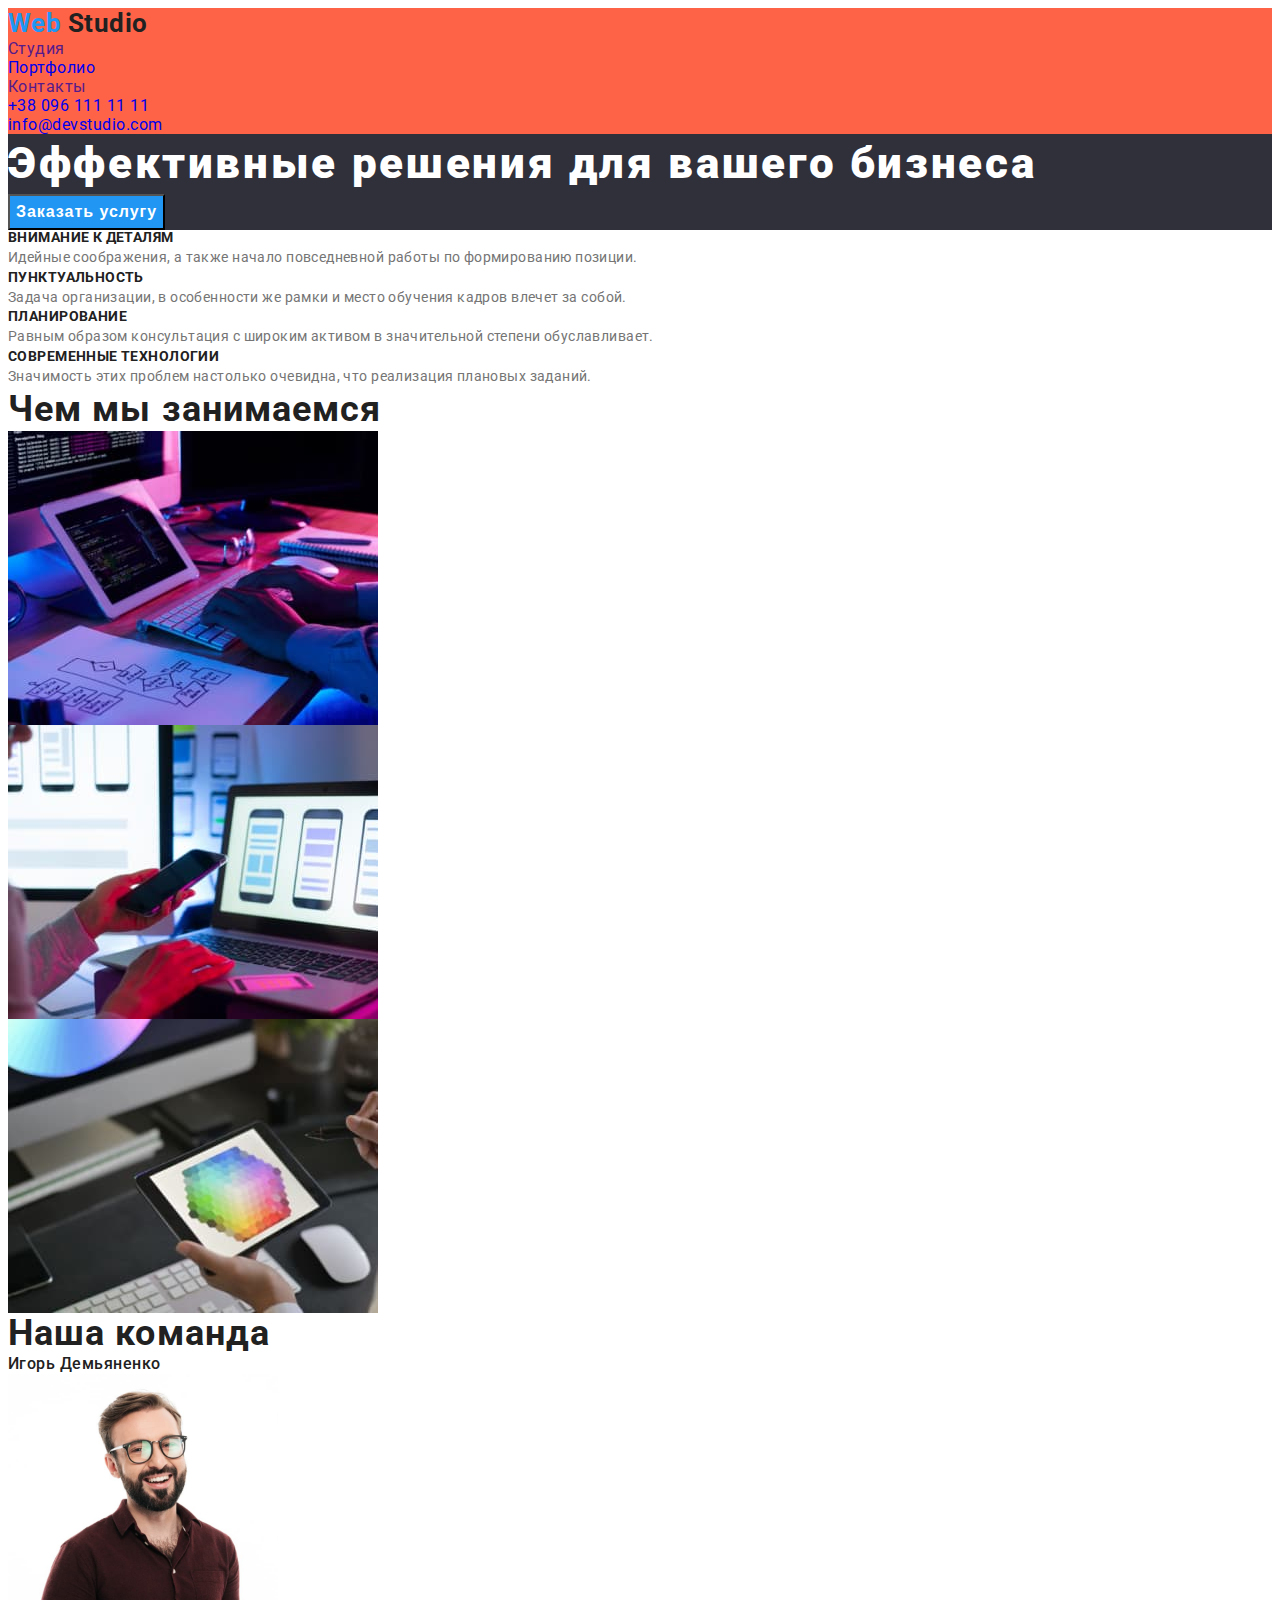
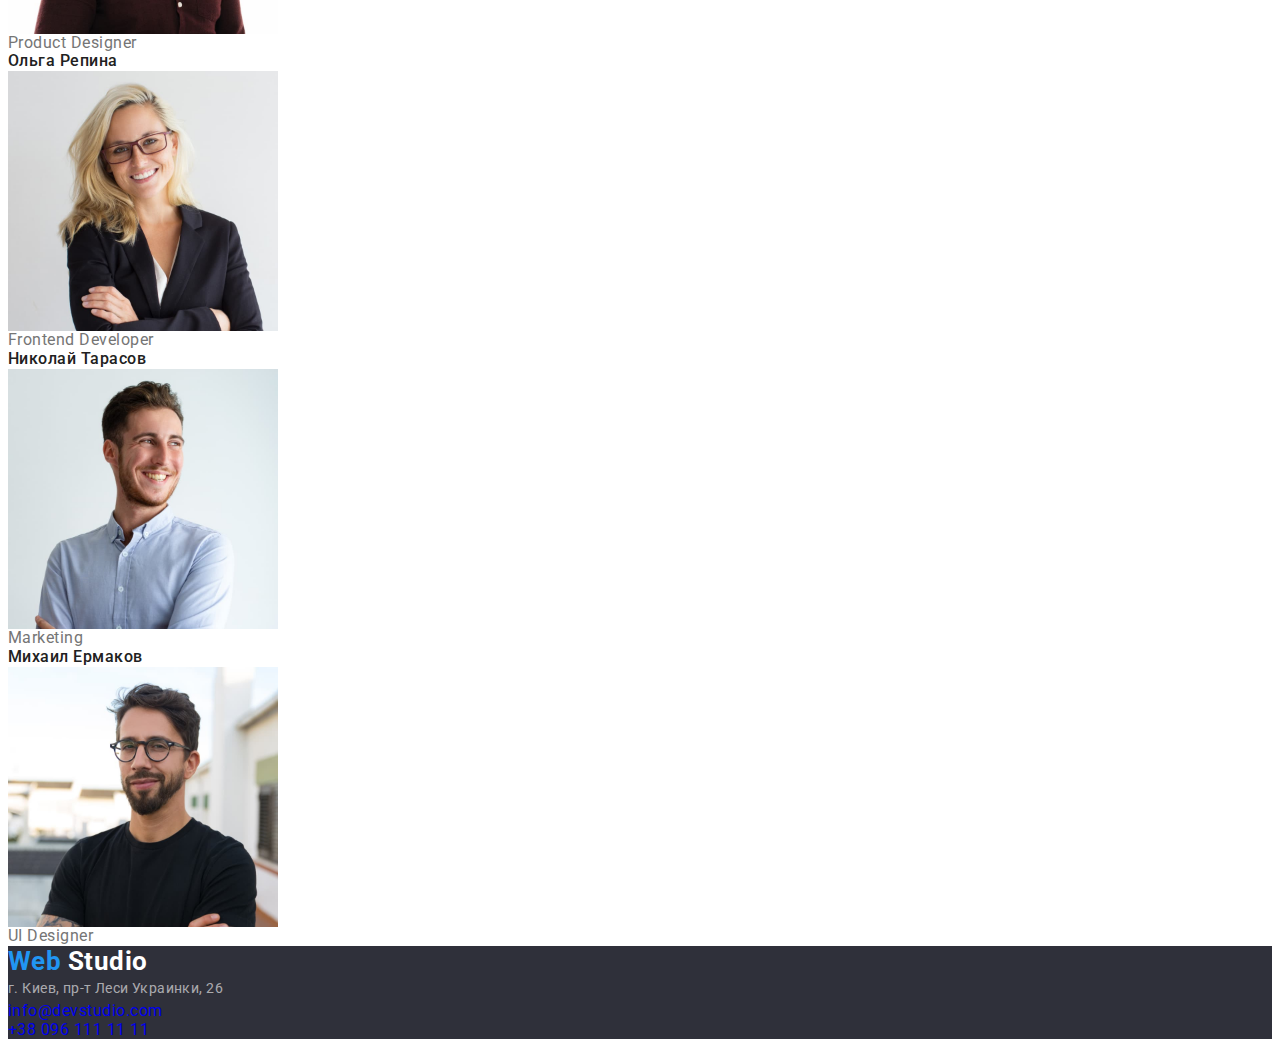
==== index.html @ abbcbef1 "дом работа 3" ====
<!DOCTYPE html>
<html lang="ru">
<head>
    <meta charset="UTF-8">
    <meta http-equiv="X-UA-Compatible" content="IE=edge">
    <meta name="viewport" content="width=device-width, initial-scale=1.0">
    
    <title>Homework_1</title>
    <link rel="preconnect" href="https://fonts.googleapis.com">
    <link rel="preconnect" href="https://fonts.gstatic.com" crossorigin>
    <link href="https://fonts.googleapis.com/css2?family=Montserrat:wght@400;700&family=Raleway:wght@700&family=Roboto:wght@400;500;700;900&display=swap"
        rel="stylesheet">
    <link rel="stylesheet" href="https://cdnjs.cloudflare.com/ajax/libs/modern-normalize/1.1.0/modern-normalize.min.css" integrity="sha512-wpPYUAdjBVSE4KJnH1VR1HeZfpl1ub8YT/NKx4PuQ5NmX2tKuGu6U/JRp5y+Y8XG2tV+wKQpNHVUX03MfMFn9Q==" crossorigin="anonymous" referrerpolicy="no-referrer" />
    
    <link rel="stylesheet" href="./css/style.css">
   
</head>
<body >
    <header class="heder-page ">
        <div class="container">
            <nav class="style-navig-list">
                <a class="logo " lang="en" href="./index.html"> Web <span class="accent-boton">Studio</span> </a>
        
                <ul>
                    <li ><a class="link" href="">Студия</a></li>
                    <li ><a class="link" href="./portfolio.html" target="_blank">Портфолио</a></li>
                    <li ><a class="link" href="">Контакты</a></li>
                </ul>
            </nav>

            <ul  class="contakt-list">
                <li ><a class="link-tel " href="tel:+380961111111">+38 096 111 11 11</a></li>
                <li ><a class="link-adress " href="mailto:info@devstudio.com">info@devstudio.com</a></li>
            </ul>
        </div>
    </header>

                <!-- Герой-->
                <main>
                    <div class="container">
                        <section class="section-list">
                                <!-- Обратить внимание секция на эту секцию-->
                                <h1 class="section-heder"  >Эффективные решения для вашего бизнеса </h1>
                                <!-- Обратить внимание это кнопка/ подкорректировать ее -->
                                <button class="section-baton pointer " type="button">Заказать услугу</button>
                        </section>
                    </div>
                        <!-- Секция 1-->
                        <div class="container">
                            <section class="section-main-first">
                                <h2 class="section-hide">Описание занятий студии</h2>
                                    <ul >
                                        <li>
                                            <h3 class="section-main-heder">Внимание к деталям</h3>
                                            <p class="section-text" >Идейные соображения, а также начало повседневной работы по формированию позиции.</p>
                                        </li>

                                        <li>
                                            <h3 class="section-main-heder">Пунктуальность</h3>
                                            <p class="section-text" >Задача организации, в особенности же рамки и место обучения кадров влечет за собой.</p>
                                        </li>

                                        <li>
                                            <h3 class="section-main-heder" >Планирование</h3>
                                            <p class="section-text"> Равным образом консультация с широким активом в значительной степени обуславливает.</p>
                                        </li>

                                        <li>
                                            <h3 class="section-main-heder">Современные технологии</h3>
                                            <p class="section-text" >Значимость этих проблем настолько очевидна, что реализация плановых заданий.</p>
                                        </li>                            
                                    </ul>
                            </Section>
                        </div>
                <div class="container">
                    <section class="section-picture">
                            <h2 class="section-main-picture">Чем мы занимаемся</h2>
                            <ul class="section-picture-img">
                                <li><img src="./img/img_1.jpg" alt=" Написание кода " width="370" height="294" ></li>
                                <li><img src="./img/img_2.jpg" alt=" мобильное приложение" width="370" height="294"></li>
                                <li><img src="./img/img_3.jpg" alt=" картинка в планшете " width="370" height="294"></li>
                            </ul>
                    </section>
                </div>
                    
                        <!-- Секция 2-->
                        <div class="container">
                            <section class="section-team">

                            <h2 class="team-hader" >Наша команда</h2>
                            
                            <ul class="team-hader-employees">
                                <li>
                                    <h3 class="team-hader-list" >Игорь Демьяненко</h3>
                                    <img src="./img/img_4.jpg" alt="Игорь Демьяненко" width="270">
                                    <p lang="en" class="team-hader-text" >Product Designer</p>                                                          
                                </li>

                                <li>
                                    <h3 class="team-hader-list">Ольга Репина</h3>
                                    <img src="./img/img_5.jpg" alt="Ольга Репина" width="270">
                                    <p lang="en" class="team-hader-text">Frontend Developer</p>
                                </li>

                                <li>
                                    <h3 class="team-hader-list" >Николай Тарасов</h3>
                                    <img src="./img/img_6.jpg" alt="Николай Тарасов" width="270">
                                    <p lang="en" class="team-hader-text" >Marketing</p>
                                </li>

                                <li>
                                    <h3 class="team-hader-list" >Михаил Ермаков</h3>
                                    <img src="./img/img_7.jpg" alt="Михаил Ермаков" width="270">
                                    <p lang="en" class="team-hader-text" >UI Designer</p>
                                </li>
                            </ul>

                        </section>
                    </div>
            </main>
                    <!-- Подвал -->
                    <div class="container">
                        <footer class="footer-page">
                            <a class="logo " lang="en" href="./index.html"> Web <span class="accent-boton-footer">Studio</span> </a>
                            
                            <address class="footer-page-adres">г. Киев, пр-т Леси Украинки, 26</address>
                            
                            <ul>
                                <li><a class="link-adress link" href="mailto:info@devstudio.com">info@devstudio.com</a></li>
                                <li><a class="link-tel link" href="tel:+380961111111">+38 096 111 11 11</a></li>
                                
                            </ul>                    

                        </footer>
                    </div>
                    


</body>
</html>
---- css/style.css ----
:root {
  --primari-white-color:#ffffff;
  --variable-color: #2196f3;
  --text-color: #757575;
  --basic-color: #212121;
  --background-central:#2F303A;
}
a {
  text-decoration: none;
}
ul {
  list-style: none;
}
h1,
h2,
h3,
h4,
p
{
  margin-top: 0;
  margin-bottom: 0;
}
ul,
ol{
margin-top: 0;
margin-bottom: 0;
padding-left: 0;
}
img{
  display: block;
}
address{
  font-style: normal;
}
.accent:hover,
.acsent:focus {
}
body {
  font-family: "Roboto", sans-serif;
  text-color: var(--basic-color);
  background-color: var(--primari-white-color);
  letter-spacing: 0.03em;
}
/* ХЕДЕР */
.heder-page {
  background: tomato;
}
.link 
:hover,
:focus { 
  color: var(--variable-color);
  font-weight: 500;
  font-size: 14px;
  line-height: 1.14;
  letter-spacing: 0.02em;
}
/* Подсветка ссылок кнопок
/* .logo-text {
  color: #212121; */} 

.container{
  width:1170px;
  padding-left: 15px;
  padding-right: 15px;
  margin-left:auto;
  margin-right:auto;
  
  
}
.style-navig-list {
}
.logo {
  font-weight: 700;
  font-size: 26px;
  line-height: 1.19;
  color: var(--variable-color);
}
.accent-boton {
  color: var(--basic-color);
}
.boton-navig {
}
.contakt-list{

}
.pointer{
  cursor: pointer;
}
.link-adress
.link-tel{
font-weight: 500;
font-size: 14px;
line-height: 1.14;
letter-spacing: 0.02em;
color:var(--text-color)
}


/* ГЕРОЙ */
.section-list {
  background-color: var(--background-central);
}
.section-heder {
  font-weight: 900;
  font-size: 44px;
  line-height: 1.36;
  letter-spacing: 0.06em;
  color: var(--primari-white-color);
  
}
.section-baton {
  font-weight: 700;
  font-size: 16px;
  line-height: 1.87;
  display: flex;
  align-items: center;
  text-align: center;
  letter-spacing: 0.06em;
  color: var(--primari-white-color);
  background-color: var(--variable-color);
}
.section-main-first {
}
/* СПРЯТАТЬ ТЕКСТ */
.section-hide {
  display: none;
}
.section-main-heder {
  font-weight: 700;
  font-size: 14px;
  line-height: 1.14;
  letter-spacing: 0.03em;
  text-transform: uppercase;
  color: var(--basic-color);
}
.section-text {
  font-weight: 400;
  font-size: 14px;
  line-height: 1.71;
  letter-spacing: 0.03em;
  color: var(--text-color);
}
.section-picture {
}
.section-picture-img {
}
.section-main-picture,
.team-hader {
  font-weight: 700;
  font-size: 36px;
  line-height: 1.16;
  letter-spacing: 0.03em;
  color: var(--basic-color);
}
/* <!-- Секция 2--> */
.section-team {
}
.team-hader-employees {
}
.team-hader-list {
  font-weight: 500;
  font-size: 16px;
  line-height: 1.18;
  letter-spacing: 0.03em;
  color: var(--basic-color);
}
.team-hader-text {
  font-weight: 400;
  font-size: 16px;
  line-height: 1.18;
  letter-spacing: 0.03em;
  color: var(--text-color);
}
/* ПОДВАЛ */
.footer-page {
  background: #2f303a;
}
.footer-page-adres {
  font-family: "Roboto", sans-serif;
  font-weight: 400;
  font-size: 14px;
  line-height: 1.71;
  letter-spacing: 0.03em;
  color: rgba(255, 255, 255, 0.6);
}
.accent-boton-footer {
  color: var(--primari-white-color);
}
/* Портфолио */
.section-boton-nav{

}
.botton-navigation{


}
.botons-stil{
color:var(--basic-color);
font-weight: 500;
font-size: 16px;
line-height: 1.62;
letter-spacing: 0.03em;
}
.section-img-collection{

}
.section-img-list{

}
.section-img-item{
  font-weight:700;
font-size: 18px;
line-height: 2;
letter-spacing: 0.06em;
color:var(--basic-color);
}
.section-img-text{
  font-weight: 400;
font-size: 16px;
line-height: 1.87;
letter-spacing: 0.03em;
color:var(--text-color);
}
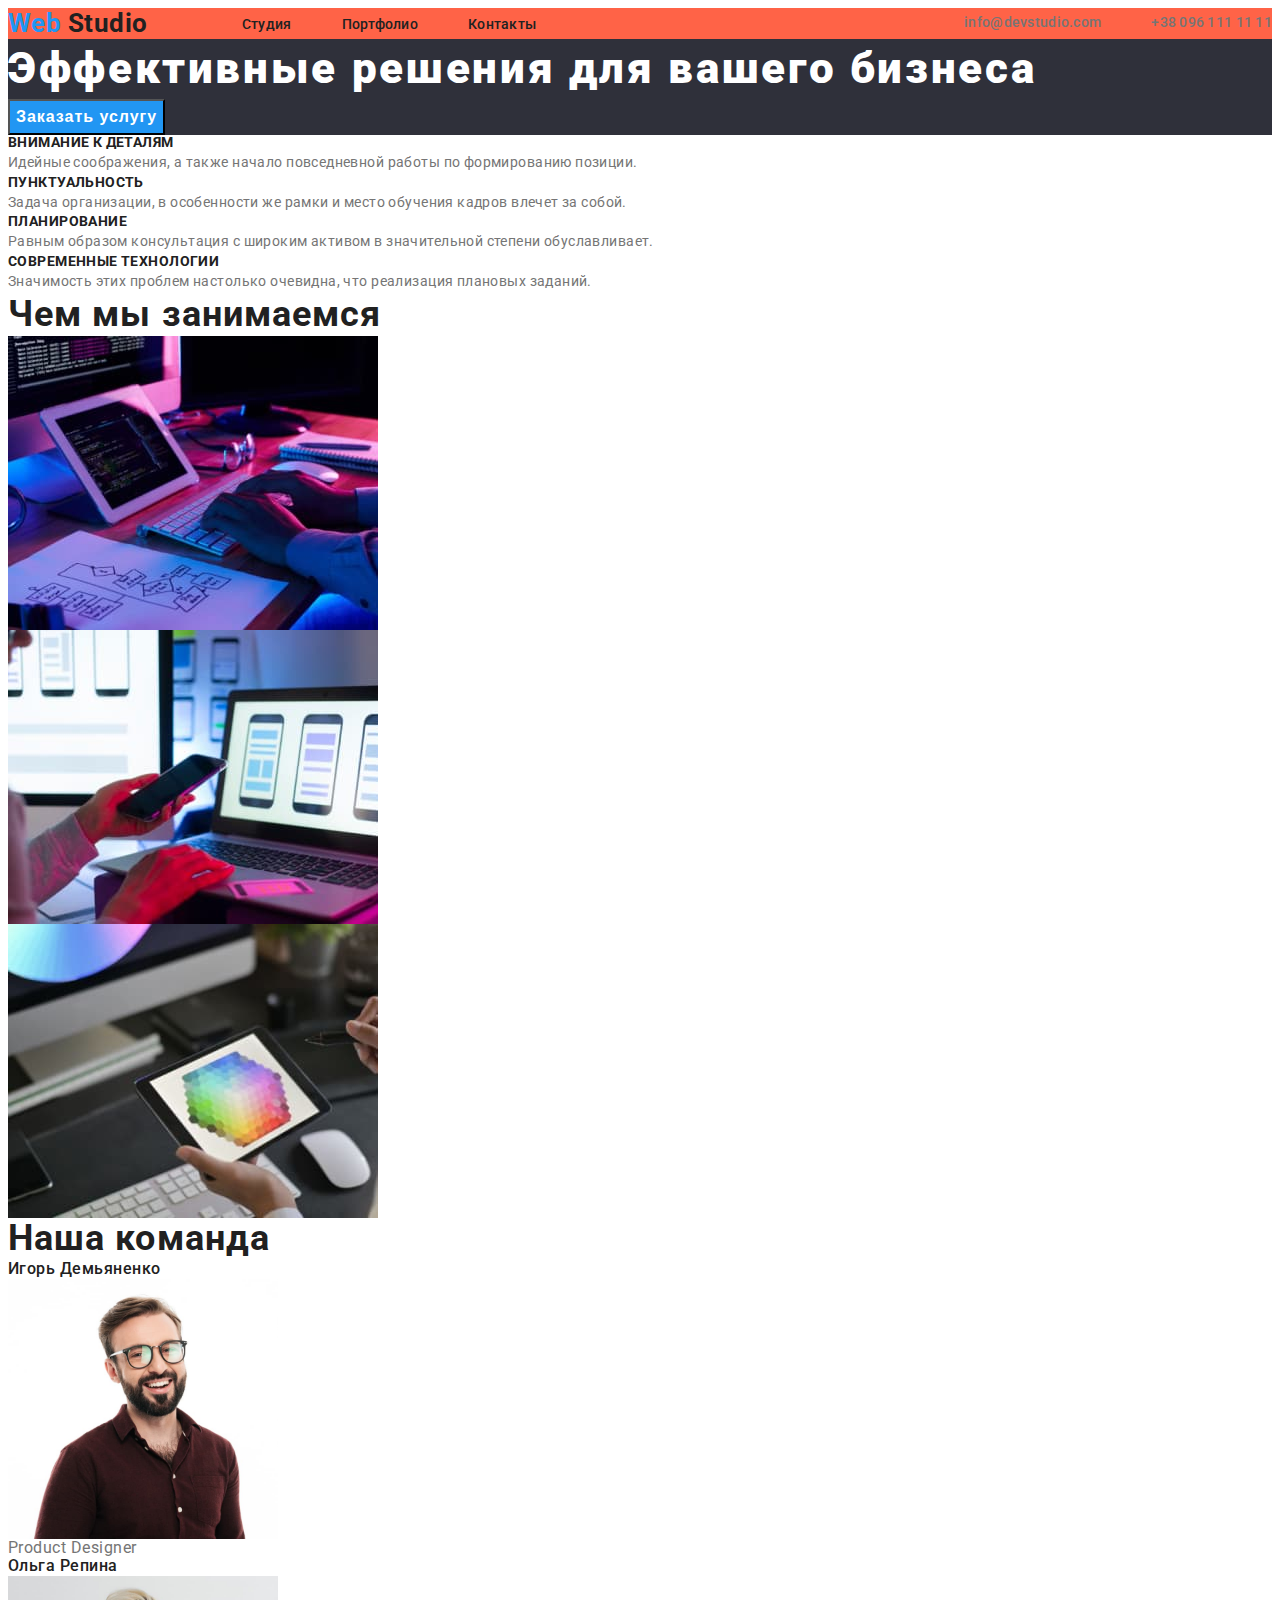
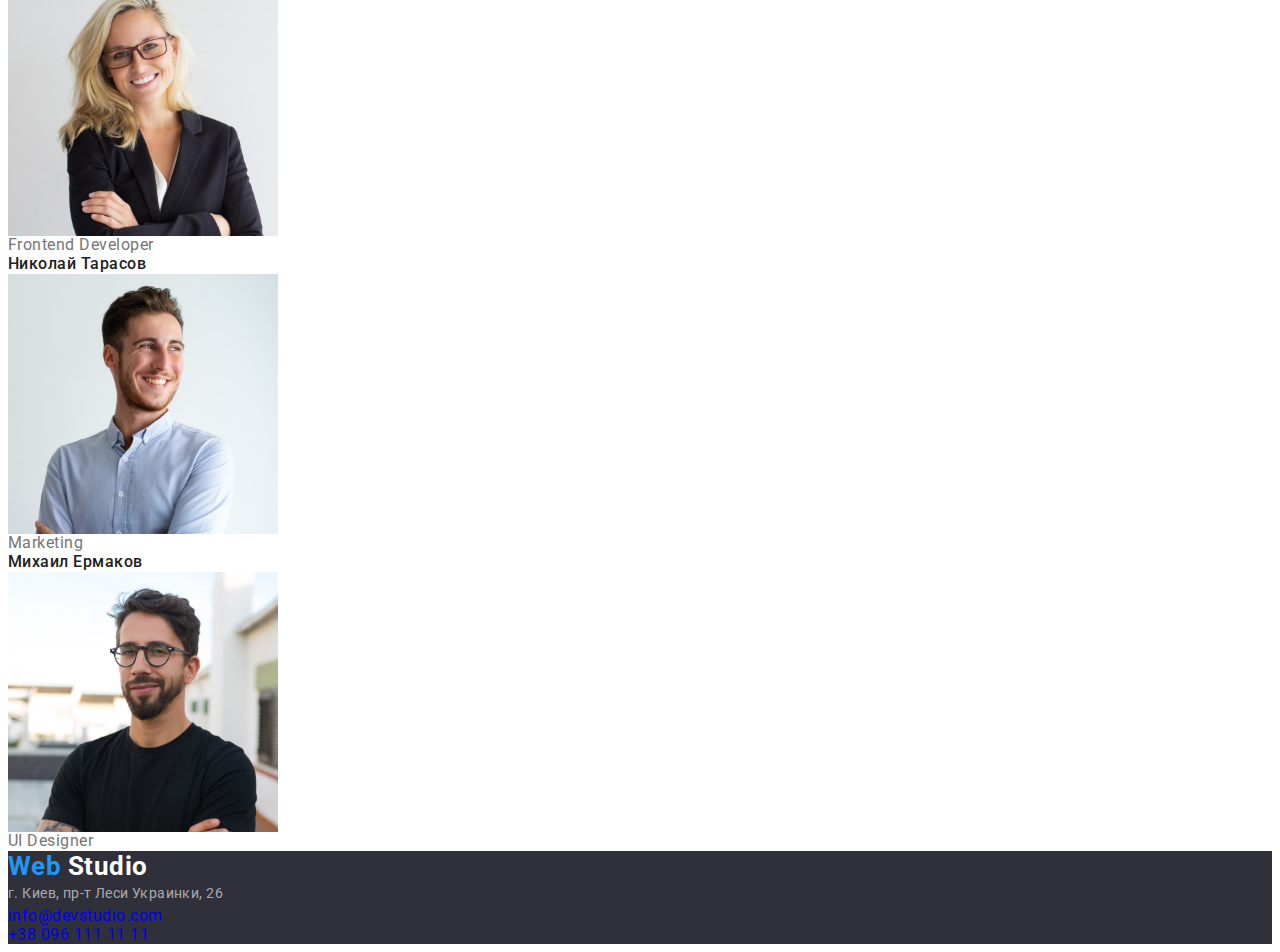
==== commit dfad1620: "ментору" ====
--- a/index.html
+++ b/index.html
@@ -5,7 +5,7 @@
     <meta http-equiv="X-UA-Compatible" content="IE=edge">
     <meta name="viewport" content="width=device-width, initial-scale=1.0">
     
-    <title>Homework_1</title>
+    <title>goit-markup-hw-03</title>
     <link rel="preconnect" href="https://fonts.googleapis.com">
     <link rel="preconnect" href="https://fonts.gstatic.com" crossorigin>
     <link href="https://fonts.googleapis.com/css2?family=Montserrat:wght@400;700&family=Raleway:wght@700&family=Roboto:wght@400;500;700;900&display=swap"
@@ -17,21 +17,20 @@
 </head>
 <body >
     <header class="heder-page ">
-        <div class="container">
+        <div class=" container hader-container ">
             <nav class="style-navig-list">
-                <a class="logo " lang="en" href="./index.html"> Web <span class="accent-boton">Studio</span> </a>
+                <a class="logo " lang="en" href="./index.html" > Web <span class="accent-boton">Studio</span> </a>
         
-                <ul>
-                    <li ><a class="link" href="">Студия</a></li>
-                    <li ><a class="link" href="./portfolio.html" target="_blank">Портфолио</a></li>
-                    <li ><a class="link" href="">Контакты</a></li>
+                <ul class="navig-list">
+                    <li class="navig-list-item"><a class="link-list" href="">Студия</a></li>
+                    <li class="navig-list-item"><a class="link-list" href="./portfolio.html" target="_blank">Портфолио</a></li>
+                    <li class="navig-list-item"><a class="link-list" href="">Контакты</a></li>
                 </ul>
             </nav>
-
-            <ul  class="contakt-list">
-                <li ><a class="link-tel " href="tel:+380961111111">+38 096 111 11 11</a></li>
-                <li ><a class="link-adress " href="mailto:info@devstudio.com">info@devstudio.com</a></li>
-            </ul>
+            <div class="contakt-list">
+                <a class="contakt contakt-list-item" href="mailto:info@devstudio.com">info@devstudio.com</a>
+                <a class="contakt contakt-list-item" href="tel:+380961111111">+38 096 111 11 11</a>                
+            </div>
         </div>
     </header>
 
--- a/css/style.css
+++ b/css/style.css
@@ -44,7 +44,81 @@
 /* ХЕДЕР */
 .heder-page {
   background: tomato;
-}
+  
+}
+.hader-container{
+  display: flex;
+  align-items: center;
+  
+}
+
+/* Подсветка ссылок кнопок
+/* .logo-text {
+  color: #212121; */} 
+
+.container{
+  width:50px;
+  padding-left: 15px;
+  padding-right: 15px;
+  margin-left:auto;
+  margin-right:auto;
+  
+  
+}
+.style-navig-list {
+  display: flex;
+  align-items: center;
+  
+}
+
+
+.logo {
+  font-weight: 700;
+  font-size: 26px;
+  line-height: 1.19;
+  color: var(--variable-color);
+  margin-right: 94px;
+
+}
+.navig-list{
+  display: flex;
+  align-items: center;
+}
+.navig-list-item:not(:last-child){
+  margin-right:50px ;
+}
+.link-list{
+  font-weight: 500;
+font-size: 14px;
+line-height: 1.14;
+letter-spacing: 0.02em;
+color:var(--basic-color);
+}
+
+
+  .contakt{
+font-weight: 500;
+font-size: 14px;
+line-height: 1.14;
+letter-spacing: 0.02em;
+color:var(--text-color)
+  }
+.contakt-list {
+  display: flex;
+  align-items: center;
+  margin-left: auto;
+  
+}
+.contakt-list-item:not(:last-child){
+margin-right:50px ;
+
+}
+.accent-boton {
+  color: var(--basic-color);
+}
+.boton-navig {
+}
+
 .link 
 :hover,
 :focus { 
@@ -54,46 +128,10 @@
   line-height: 1.14;
   letter-spacing: 0.02em;
 }
-/* Подсветка ссылок кнопок
-/* .logo-text {
-  color: #212121; */} 
-
-.container{
-  width:1170px;
-  padding-left: 15px;
-  padding-right: 15px;
-  margin-left:auto;
-  margin-right:auto;
-  
-  
-}
-.style-navig-list {
-}
-.logo {
-  font-weight: 700;
-  font-size: 26px;
-  line-height: 1.19;
-  color: var(--variable-color);
-}
-.accent-boton {
-  color: var(--basic-color);
-}
-.boton-navig {
-}
-.contakt-list{
-
-}
 .pointer{
   cursor: pointer;
 }
-.link-adress
-.link-tel{
-font-weight: 500;
-font-size: 14px;
-line-height: 1.14;
-letter-spacing: 0.02em;
-color:var(--text-color)
-}
+
 
 
 /* ГЕРОЙ */
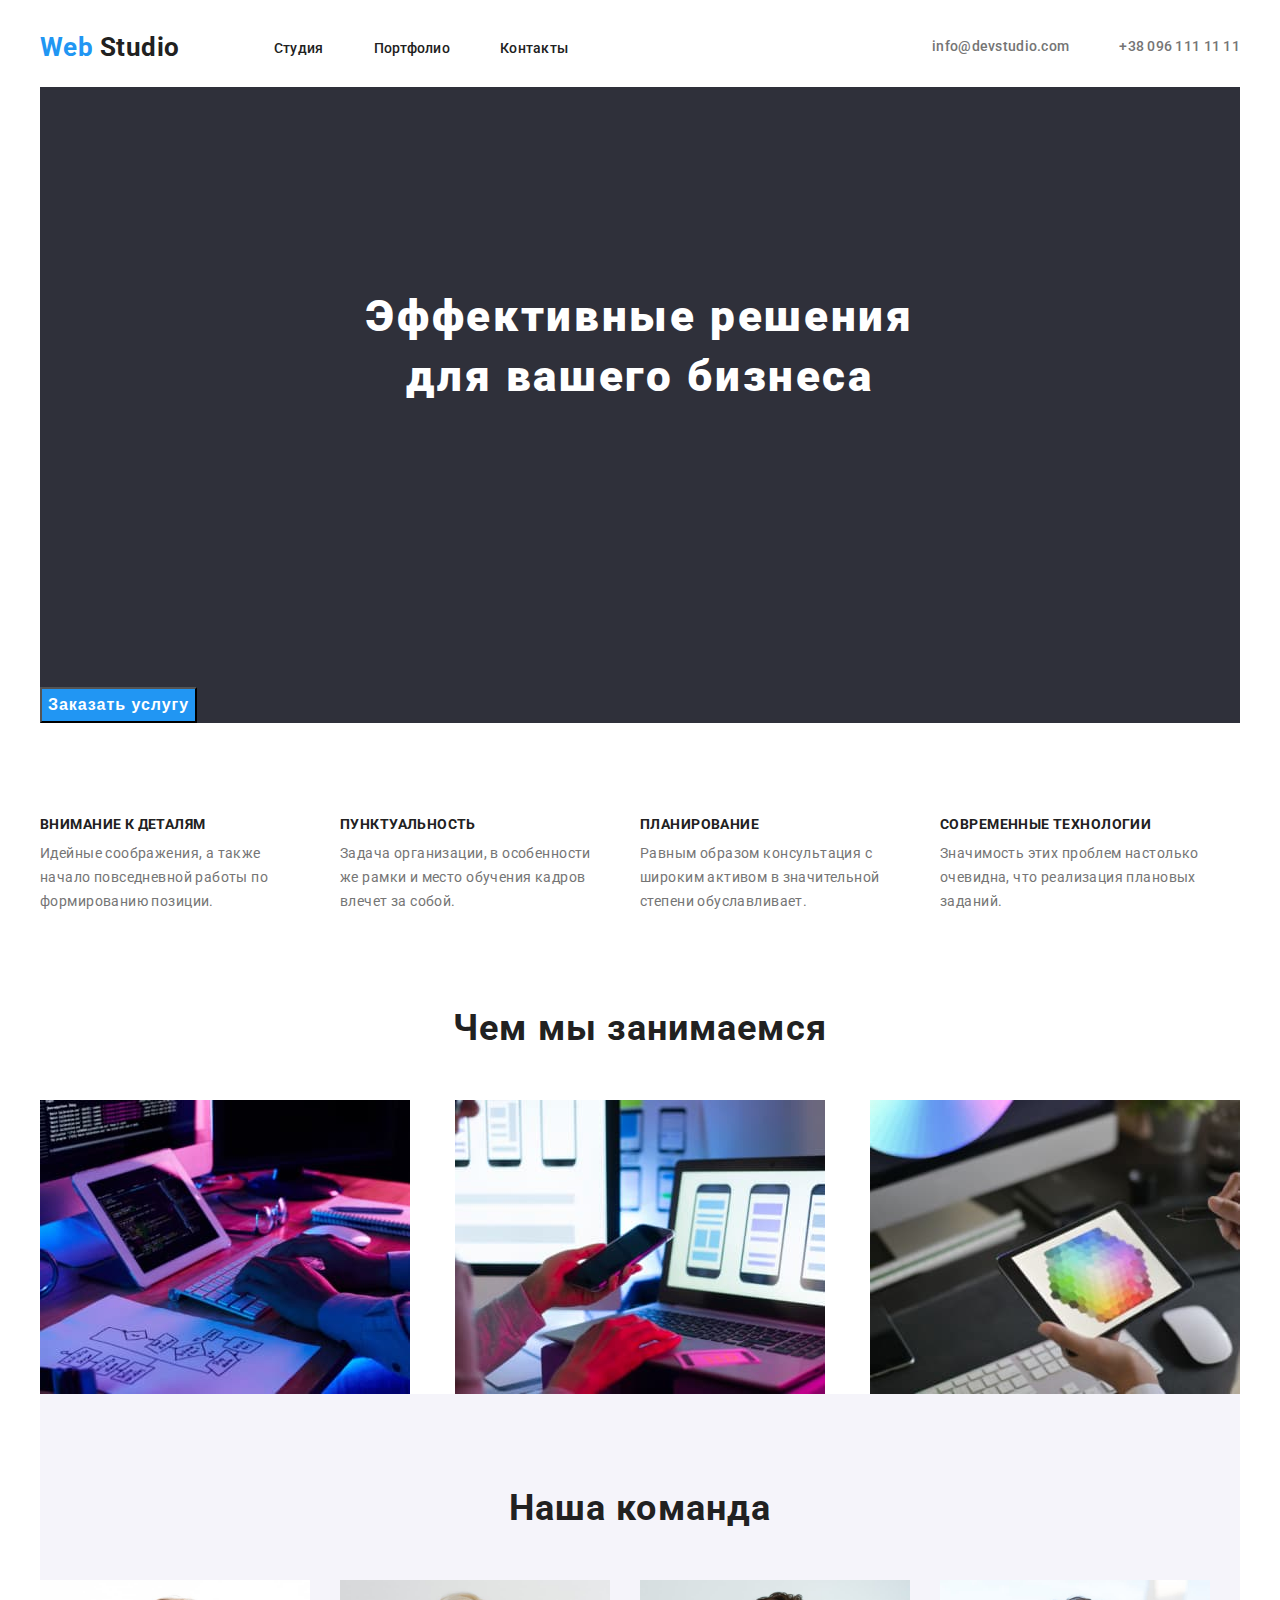
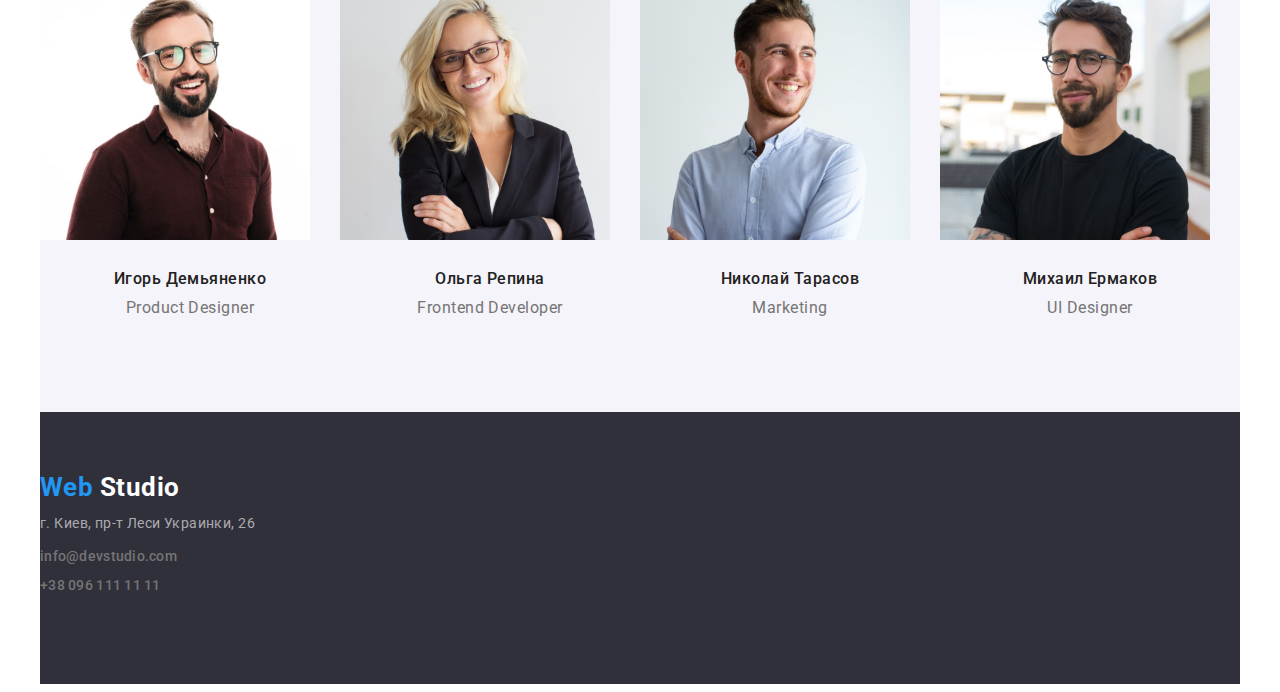
==== commit 6dcdca25: "сделал CSS  первая страница" ====
--- a/index.html
+++ b/index.html
@@ -39,27 +39,27 @@
                     <div class="container">
                         <section class="section-list">
                                 <!-- Обратить внимание секция на эту секцию-->
-                                <h1 class="section-heder"  >Эффективные решения для вашего бизнеса </h1>
+                                <h1 class="section-heder   "  >Эффективные решения для вашего бизнеса  </h1>
                                 <!-- Обратить внимание это кнопка/ подкорректировать ее -->
                                 <button class="section-baton pointer " type="button">Заказать услугу</button>
                         </section>
                     </div>
                         <!-- Секция 1-->
                         <div class="container">
-                            <section class="section-main-first">
+                            <section class="section-main-first cection">
                                 <h2 class="section-hide">Описание занятий студии</h2>
-                                    <ul >
-                                        <li>
+                                    <ul class="main-first-description" >
+                                        <li class="navig-cection-one">
                                             <h3 class="section-main-heder">Внимание к деталям</h3>
                                             <p class="section-text" >Идейные соображения, а также начало повседневной работы по формированию позиции.</p>
                                         </li>
 
-                                        <li>
+                                        <li class="navig-cection-one">
                                             <h3 class="section-main-heder">Пунктуальность</h3>
                                             <p class="section-text" >Задача организации, в особенности же рамки и место обучения кадров влечет за собой.</p>
                                         </li>
 
-                                        <li>
+                                        <li class="navig-cection-one">
                                             <h3 class="section-main-heder" >Планирование</h3>
                                             <p class="section-text"> Равным образом консультация с широким активом в значительной степени обуславливает.</p>
                                         </li>
@@ -71,46 +71,50 @@
                                     </ul>
                             </Section>
                         </div>
-                <div class="container">
-                    <section class="section-picture">
-                            <h2 class="section-main-picture">Чем мы занимаемся</h2>
-                            <ul class="section-picture-img">
-                                <li><img src="./img/img_1.jpg" alt=" Написание кода " width="370" height="294" ></li>
-                                <li><img src="./img/img_2.jpg" alt=" мобильное приложение" width="370" height="294"></li>
-                                <li><img src="./img/img_3.jpg" alt=" картинка в планшете " width="370" height="294"></li>
-                            </ul>
-                    </section>
-                </div>
+                        <div class="container">
+                            <section class="section-picture">
+                                    <h2 class="section-main-picture">Чем мы занимаемся</h2>
+                                    <ul class="section-picture-img">
+                                        <li ><img src="./img/img_1.jpg" alt=" Написание кода " width="370" height="294" ></li>
+                                        <li ><img src="./img/img_2.jpg" alt=" мобильное приложение" width="370" height="294"></li>
+                                        <li ><img src="./img/img_3.jpg" alt=" картинка в планшете " width="370" height="294"></li>
+                                    </ul>
+                            </section>
+                        </div>
                     
                         <!-- Секция 2-->
                         <div class="container">
-                            <section class="section-team">
+                            <section class="section-team cection">
 
                             <h2 class="team-hader" >Наша команда</h2>
                             
                             <ul class="team-hader-employees">
                                 <li>
-                                    <h3 class="team-hader-list" >Игорь Демьяненко</h3>
-                                    <img src="./img/img_4.jpg" alt="Игорь Демьяненко" width="270">
+                                    
+                                    <img class="employees-card" src="./img/img_4.jpg" alt="Игорь Демьяненко" width="270">
+                                    <h3 class="team-hader-list">Игорь Демьяненко</h3>
                                     <p lang="en" class="team-hader-text" >Product Designer</p>                                                          
                                 </li>
 
                                 <li>
+                                    
+                                    <img class="employees-card" src="./img/img_5.jpg" alt="Ольга Репина" width="270">
                                     <h3 class="team-hader-list">Ольга Репина</h3>
-                                    <img src="./img/img_5.jpg" alt="Ольга Репина" width="270">
                                     <p lang="en" class="team-hader-text">Frontend Developer</p>
                                 </li>
 
                                 <li>
-                                    <h3 class="team-hader-list" >Николай Тарасов</h3>
-                                    <img src="./img/img_6.jpg" alt="Николай Тарасов" width="270">
+                                    <img class="employees-card" src="./img/img_6.jpg" alt="Николай Тарасов" width="270">
+                                    <h3 class="team-hader-list">Николай Тарасов</h3>
                                     <p lang="en" class="team-hader-text" >Marketing</p>
                                 </li>
 
                                 <li>
-                                    <h3 class="team-hader-list" >Михаил Ермаков</h3>
-                                    <img src="./img/img_7.jpg" alt="Михаил Ермаков" width="270">
+                                    
+                                    <img class="employees-card" src="./img/img_7.jpg" alt="Михаил Ермаков" width="270">
+                                    <h3 class="team-hader-list">Михаил Ермаков</h3>
                                     <p lang="en" class="team-hader-text" >UI Designer</p>
+
                                 </li>
                             </ul>
 
@@ -120,15 +124,16 @@
                     <!-- Подвал -->
                     <div class="container">
                         <footer class="footer-page">
-                            <a class="logo " lang="en" href="./index.html"> Web <span class="accent-boton-footer">Studio</span> </a>
+                            <div class="footer-page-logo">
+                                <a class="logo " lang="en" href="./index.html"> Web <span class="accent-boton-footer">Studio</span> </a>
+                            </div>
                             
                             <address class="footer-page-adres">г. Киев, пр-т Леси Украинки, 26</address>
                             
-                            <ul>
-                                <li><a class="link-adress link" href="mailto:info@devstudio.com">info@devstudio.com</a></li>
-                                <li><a class="link-tel link" href="tel:+380961111111">+38 096 111 11 11</a></li>
-                                
-                            </ul>                    
+                            <ul class="footer-navigation-list">
+                                <li class="logo-navig-mail "> <a class="contakt " href="mailto:info@devstudio.com">info@devstudio.com</a></li>
+                                <li class="logo-navig-tel"><a class="contakt " href="tel:+380961111111">+38 096 111 11 11</a></li>
+                            </ul>
 
                         </footer>
                     </div>
--- a/css/style.css
+++ b/css/style.css
@@ -1,9 +1,9 @@
 :root {
-  --primari-white-color:#ffffff;
+  --primari-white-color: #ffffff;
   --variable-color: #2196f3;
   --text-color: #757575;
   --basic-color: #212121;
-  --background-central:#2F303A;
+  --background-central: #2f303a;
 }
 a {
   text-decoration: none;
@@ -15,22 +15,25 @@
 h2,
 h3,
 h4,
-p
-{
+p {
   margin-top: 0;
   margin-bottom: 0;
 }
 ul,
-ol{
-margin-top: 0;
-margin-bottom: 0;
-padding-left: 0;
-}
-img{
+ol {
+  margin-top: 0;
+  margin-bottom: 0;
+  padding-left: 0;
+}
+img {
   display: block;
 }
-address{
+address {
   font-style: normal;
+}
+.cection {
+  padding-top: 94px;
+  padding-bottom: 94px;
 }
 .accent:hover,
 .acsent:focus {
@@ -43,34 +46,32 @@
 }
 /* ХЕДЕР */
 .heder-page {
-  background: tomato;
-  
-}
-.hader-container{
-  display: flex;
-  align-items: center;
-  
+  background: var(--primari-white-color);
+  display: flex;
+  align-items: center;
+  padding-top: 24px;
+  padding-bottom: 24px;
+}
+.hader-container {
+  display: flex;
+  align-items: center;
 }
 
 /* Подсветка ссылок кнопок
 /* .logo-text {
-  color: #212121; */} 
-
-.container{
-  width:50px;
+  color: #212121; */
+
+.container {
+  width: 1200px;
   padding-left: 15px;
   padding-right: 15px;
-  margin-left:auto;
-  margin-right:auto;
-  
-  
+  margin-left: auto;
+  margin-right: auto;
 }
 .style-navig-list {
   display: flex;
   align-items: center;
-  
-}
-
+}
 
 .logo {
   font-weight: 700;
@@ -78,61 +79,49 @@
   line-height: 1.19;
   color: var(--variable-color);
   margin-right: 94px;
-
-}
-.navig-list{
-  display: flex;
-  align-items: center;
-}
-.navig-list-item:not(:last-child){
-  margin-right:50px ;
-}
-.link-list{
-  font-weight: 500;
-font-size: 14px;
-line-height: 1.14;
-letter-spacing: 0.02em;
-color:var(--basic-color);
-}
-
-
-  .contakt{
-font-weight: 500;
-font-size: 14px;
-line-height: 1.14;
-letter-spacing: 0.02em;
-color:var(--text-color)
-  }
-.contakt-list {
-  display: flex;
-  align-items: center;
-  margin-left: auto;
-  
-}
-.contakt-list-item:not(:last-child){
-margin-right:50px ;
-
-}
-.accent-boton {
-  color: var(--basic-color);
-}
-.boton-navig {
-}
-
-.link 
-:hover,
-:focus { 
-  color: var(--variable-color);
+}
+.navig-list {
+  display: flex;
+  align-items: center;
+}
+.navig-list-item:not(:last-child) {
+  margin-right: 50px;
+}
+.link-list {
   font-weight: 500;
   font-size: 14px;
   line-height: 1.14;
   letter-spacing: 0.02em;
-}
-.pointer{
+  color: var(--basic-color);
+}
+
+.contakt {
+  font-weight: 500;
+  font-size: 14px;
+  line-height: 1.14;
+  letter-spacing: 0.02em;
+  color: var(--text-color);
+}
+.contakt-list {
+  display: flex;
+  align-items: center;
+  margin-left: auto;
+}
+.contakt-list-item:not(:last-child) {
+  margin-right: 50px;
+}
+
+.link :hover,
+:focus {
+  color: var(--variable-color);
+  font-weight: 500;
+  font-size: 14px;
+  line-height: 1.14;
+  letter-spacing: 0.02em;
+}
+.pointer {
   cursor: pointer;
 }
-
-
 
 /* ГЕРОЙ */
 .section-list {
@@ -144,25 +133,46 @@
   line-height: 1.36;
   letter-spacing: 0.06em;
   color: var(--primari-white-color);
-  
+  align-items: center;
+  text-align: center;
+  padding-top: 200px;
+  padding-bottom: 280px;
+  margin-left: auto;
+  margin-right: auto;
+  width: 620px;
 }
 .section-baton {
   font-weight: 700;
   font-size: 16px;
   line-height: 1.87;
   display: flex;
-  align-items: center;
   text-align: center;
   letter-spacing: 0.06em;
   color: var(--primari-white-color);
   background-color: var(--variable-color);
 }
+
+.accent-boton {
+  color: var(--basic-color);
+}
+.boton-navig {
+}
+/* СЕКЦИЯ 1 */
 .section-main-first {
+  background-color: var(--primari-white-color);
 }
 /* СПРЯТАТЬ ТЕКСТ */
 .section-hide {
   display: none;
 }
+.main-first-description {
+  align-items: center;
+  display: flex;
+}
+.navig-cection-one :not(:last-child) {
+  margin-right: 30px;
+}
+
 .section-main-heder {
   font-weight: 700;
   font-size: 14px;
@@ -170,18 +180,29 @@
   letter-spacing: 0.03em;
   text-transform: uppercase;
   color: var(--basic-color);
-}
+  width: 270px;
+}
+
 .section-text {
   font-weight: 400;
   font-size: 14px;
   line-height: 1.71;
   letter-spacing: 0.03em;
   color: var(--text-color);
+  margin-top: 10px;
+  width: 270px;
 }
 .section-picture {
+  background-color: var(--primari-white-color);
 }
 .section-picture-img {
-}
+  align-items: center;
+  display: flex;
+  justify-content: space-between;
+  flex-wrap: wrap;
+}
+
+/* 1-2 секции характеристики заголовка */
 .section-main-picture,
 .team-hader {
   font-weight: 700;
@@ -189,18 +210,34 @@
   line-height: 1.16;
   letter-spacing: 0.03em;
   color: var(--basic-color);
+  margin-left: auto;
+  margin-right: auto;
+  margin-bottom: 50px;
+  text-align: center;
 }
 /* <!-- Секция 2--> */
 .section-team {
+  background: #f5f4fa;
 }
 .team-hader-employees {
-}
+  align-items: center;
+  display: flex;
+  text-align: center;
+}
+.employees-card {
+  margin-right: 30px;
+}
+/* :not(:nth-child(3n)) :not(:nth-last-child(-n + 3)) */
+/* margin-bottom: 30px; */
+/* margin-right: 30px; */
+
 .team-hader-list {
   font-weight: 500;
   font-size: 16px;
   line-height: 1.18;
   letter-spacing: 0.03em;
   color: var(--basic-color);
+  margin-top: 30px;
 }
 .team-hader-text {
   font-weight: 400;
@@ -208,11 +245,19 @@
   line-height: 1.18;
   letter-spacing: 0.03em;
   color: var(--text-color);
-}
+  margin-top: 10px;
+}
+
 /* ПОДВАЛ */
 .footer-page {
   background: #2f303a;
 }
+.footer-page-logo {
+  padding-top: 60px;
+}
+.accent-boton-footer {
+  color: var(--primari-white-color);
+}
 .footer-page-adres {
   font-family: "Roboto", sans-serif;
   font-weight: 400;
@@ -220,42 +265,45 @@
   line-height: 1.71;
   letter-spacing: 0.03em;
   color: rgba(255, 255, 255, 0.6);
-}
-.accent-boton-footer {
-  color: var(--primari-white-color);
+  margin-top: 10px;
+}
+.logo-navig-tel {
+  margin-top: 10px;
+}
+.logo-navig-mail {
+  /* margin-top: 50px; */
+}
+.footer-navigation-list {
+  margin-top: 10px;
+  padding-bottom: 90px;
 }
 /* Портфолио */
-.section-boton-nav{
-
-}
-.botton-navigation{
-
-
-}
-.botons-stil{
-color:var(--basic-color);
-font-weight: 500;
-font-size: 16px;
-line-height: 1.62;
-letter-spacing: 0.03em;
-}
-.section-img-collection{
-
-}
-.section-img-list{
-
-}
-.section-img-item{
-  font-weight:700;
-font-size: 18px;
-line-height: 2;
-letter-spacing: 0.06em;
-color:var(--basic-color);
-}
-.section-img-text{
+.section-boton-nav {
+}
+.botton-navigation {
+}
+.botons-stil {
+  color: var(--basic-color);
+  font-weight: 500;
+  font-size: 16px;
+  line-height: 1.62;
+  letter-spacing: 0.03em;
+}
+.section-img-collection {
+}
+.section-img-list {
+}
+.section-img-item {
+  font-weight: 700;
+  font-size: 18px;
+  line-height: 2;
+  letter-spacing: 0.06em;
+  color: var(--basic-color);
+}
+.section-img-text {
   font-weight: 400;
-font-size: 16px;
-line-height: 1.87;
-letter-spacing: 0.03em;
-color:var(--text-color);
-}+  font-size: 16px;
+  line-height: 1.87;
+  letter-spacing: 0.03em;
+  color: var(--text-color);
+}
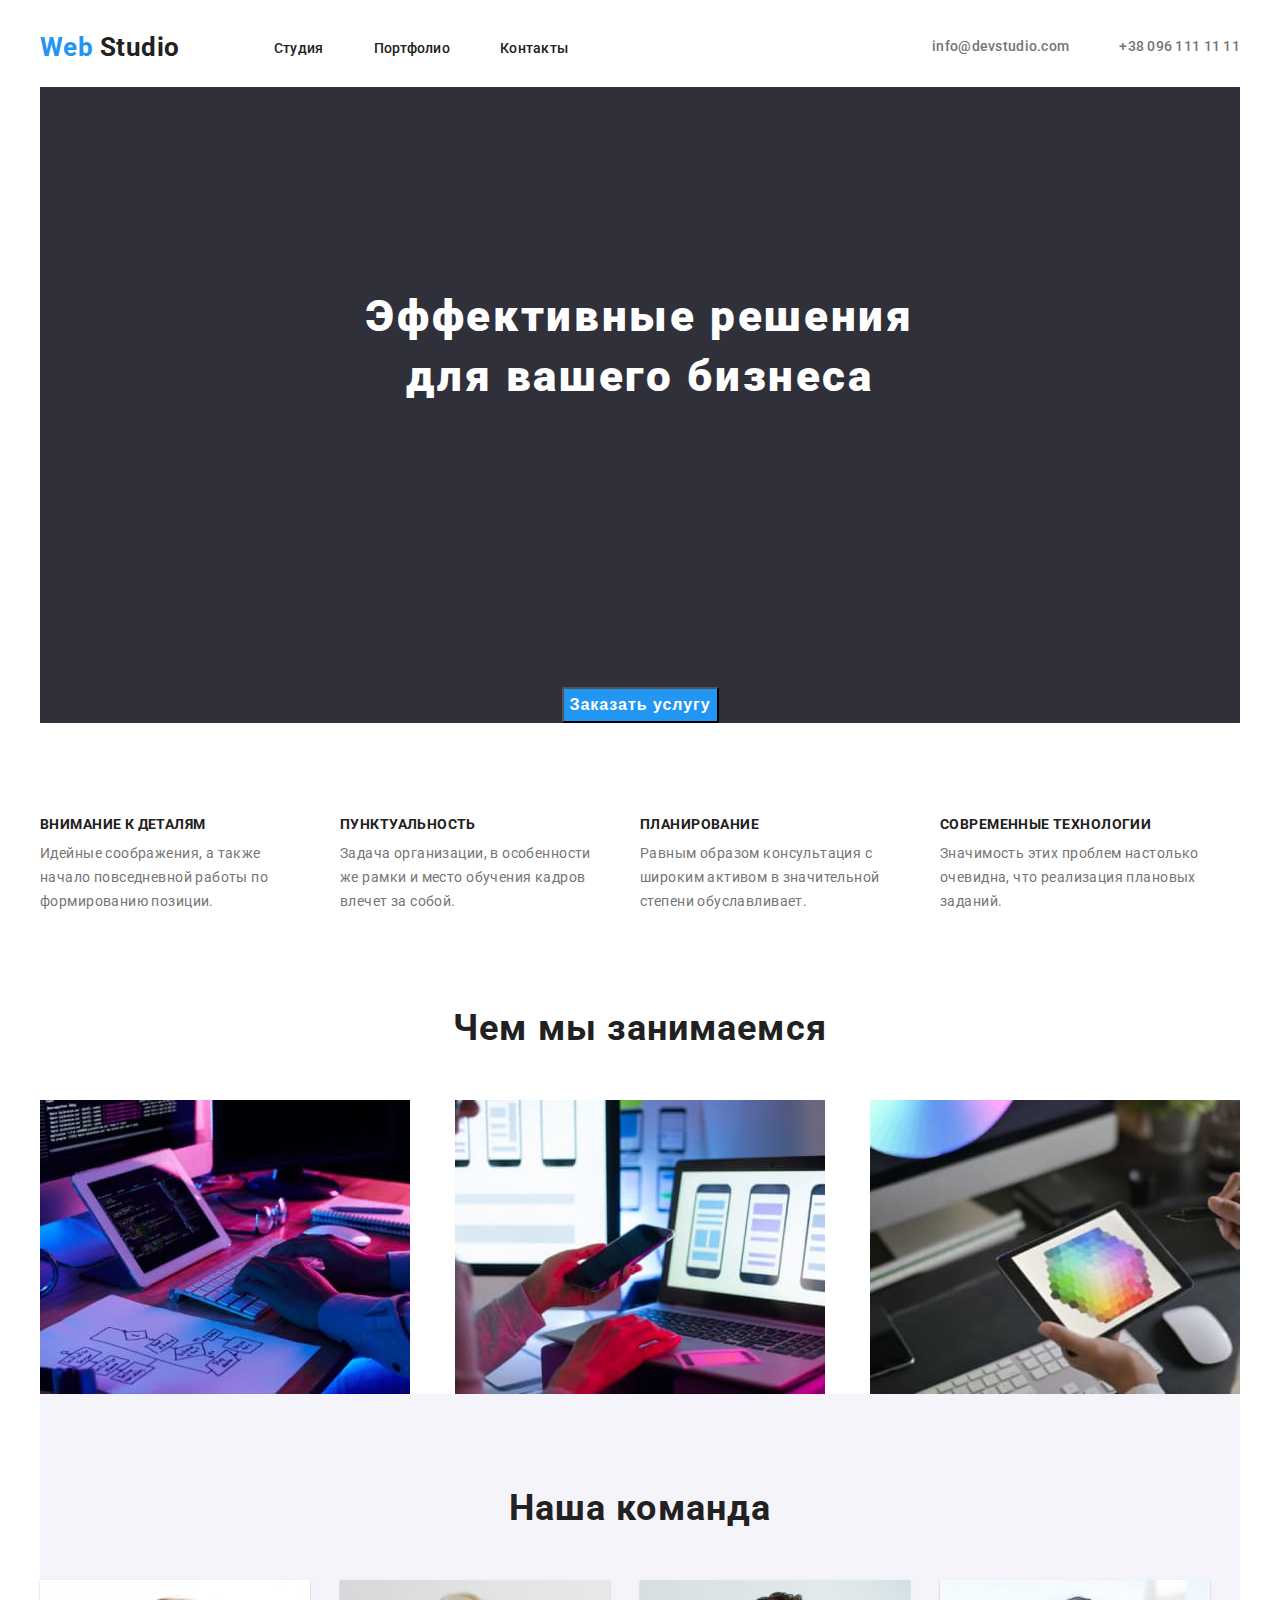
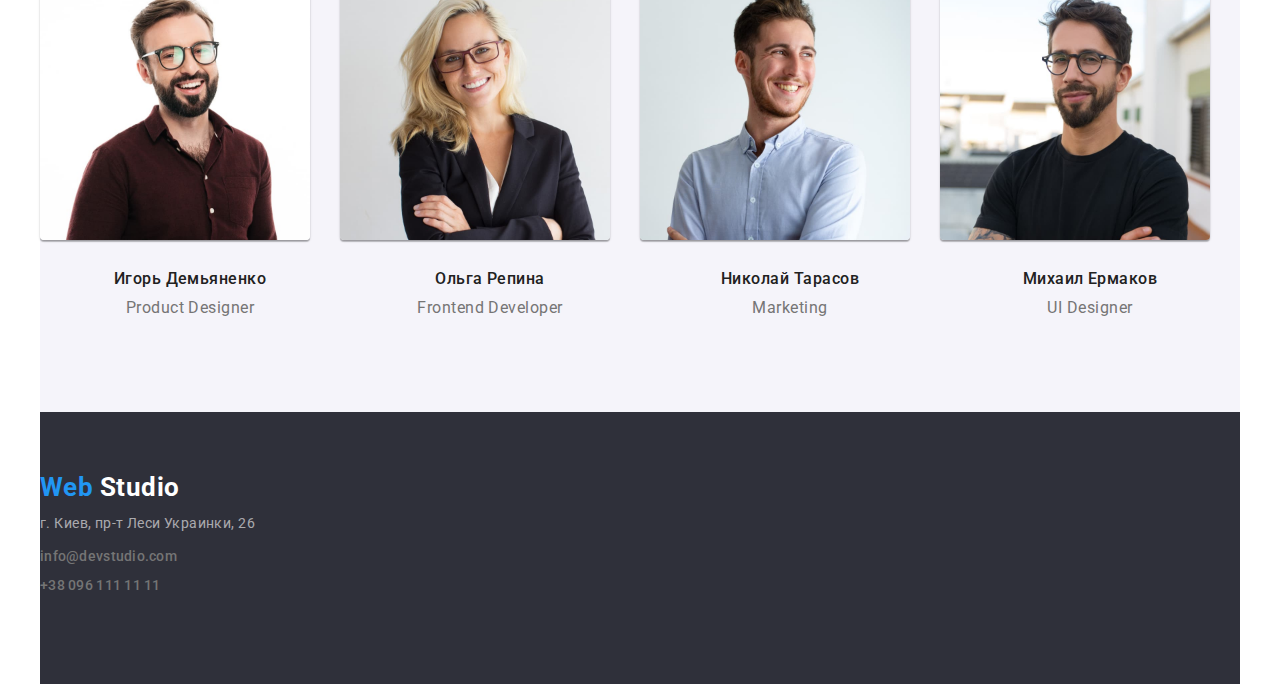
==== commit e0d61898: "выставил кнопки в портфол" ====
--- a/index.html
+++ b/index.html
@@ -41,8 +41,10 @@
                                 <!-- Обратить внимание секция на эту секцию-->
                                 <h1 class="section-heder   "  >Эффективные решения для вашего бизнеса  </h1>
                                 <!-- Обратить внимание это кнопка/ подкорректировать ее -->
+                                
                                 <button class="section-baton pointer " type="button">Заказать услугу</button>
-                        </section>
+                                
+                            </section>
                     </div>
                         <!-- Секция 1-->
                         <div class="container">
--- a/css/style.css
+++ b/css/style.css
@@ -44,6 +44,9 @@
   background-color: var(--primari-white-color);
   letter-spacing: 0.03em;
 }
+
+  
+
 /* ХЕДЕР */
 .heder-page {
   background: var(--primari-white-color);
@@ -80,6 +83,9 @@
   color: var(--variable-color);
   margin-right: 94px;
 }
+.accent-boton {
+  color: var(--basic-color);
+}
 .navig-list {
   display: flex;
   align-items: center;
@@ -109,18 +115,6 @@
 }
 .contakt-list-item:not(:last-child) {
   margin-right: 50px;
-}
-
-.link :hover,
-:focus {
-  color: var(--variable-color);
-  font-weight: 500;
-  font-size: 14px;
-  line-height: 1.14;
-  letter-spacing: 0.02em;
-}
-.pointer {
-  cursor: pointer;
 }
 
 /* ГЕРОЙ */
@@ -145,18 +139,21 @@
   font-weight: 700;
   font-size: 16px;
   line-height: 1.87;
-  display: flex;
-  text-align: center;
   letter-spacing: 0.06em;
   color: var(--primari-white-color);
   background-color: var(--variable-color);
-}
-
-.accent-boton {
-  color: var(--basic-color);
-}
-.boton-navig {
-}
+  display: flex;
+  text-align: center;
+  margin-left: auto;
+  margin-right: auto;
+}
+
+.pointer :hover,
+:focus {
+  cursor: pointer;
+  color: var(--variable-color);
+}
+
 /* СЕКЦИЯ 1 */
 .section-main-first {
   background-color: var(--primari-white-color);
@@ -168,6 +165,7 @@
 .main-first-description {
   align-items: center;
   display: flex;
+  margin-top: 94;
 }
 .navig-cection-one :not(:last-child) {
   margin-right: 30px;
@@ -226,6 +224,10 @@
 }
 .employees-card {
   margin-right: 30px;
+  border-bottom-left-radius: 4px;
+  border-bottom-right-radius: 4px;
+  box-shadow: 0px 1px 3px rgba(0, 0, 0, 0.12), 0px 1px 1px rgba(0, 0, 0, 0.14),
+    0px 2px 1px rgba(0, 0, 0, 0.2);
 }
 /* :not(:nth-child(3n)) :not(:nth-last-child(-n + 3)) */
 /* margin-bottom: 30px; */
@@ -277,10 +279,30 @@
   margin-top: 10px;
   padding-bottom: 90px;
 }
+
+/* ==========222222222======== */
 /* Портфолио */
 .section-boton-nav {
+  background: #e5e5e5;
 }
 .botton-navigation {
+  text-align: center;
+  align-items: center;
+  display: flex;
+  justify-content: center;
+  padding-top: 94px;
+  padding-bottom: 50px;
+  
+}
+.navig-button-item {
+  margin-right: 8px;
+  border-bottom-left-radius: 4px;
+  border-bottom-right-radius: 4px;
+  border-top-left-radius: 4px;
+  border-top-right-radius: 4px;
+  
+}
+
 }
 .botons-stil {
   color: var(--basic-color);
@@ -288,6 +310,15 @@
   font-size: 16px;
   line-height: 1.62;
   letter-spacing: 0.03em;
+  padding-top: 6px;
+  padding-bottom: 6px;
+  padding-right: 20px;
+  padding-left: 20px;
+  text-align: center;
+  display: flex;
+  align-items: center;
+  background: #F5F4FA;
+  
 }
 .section-img-collection {
 }
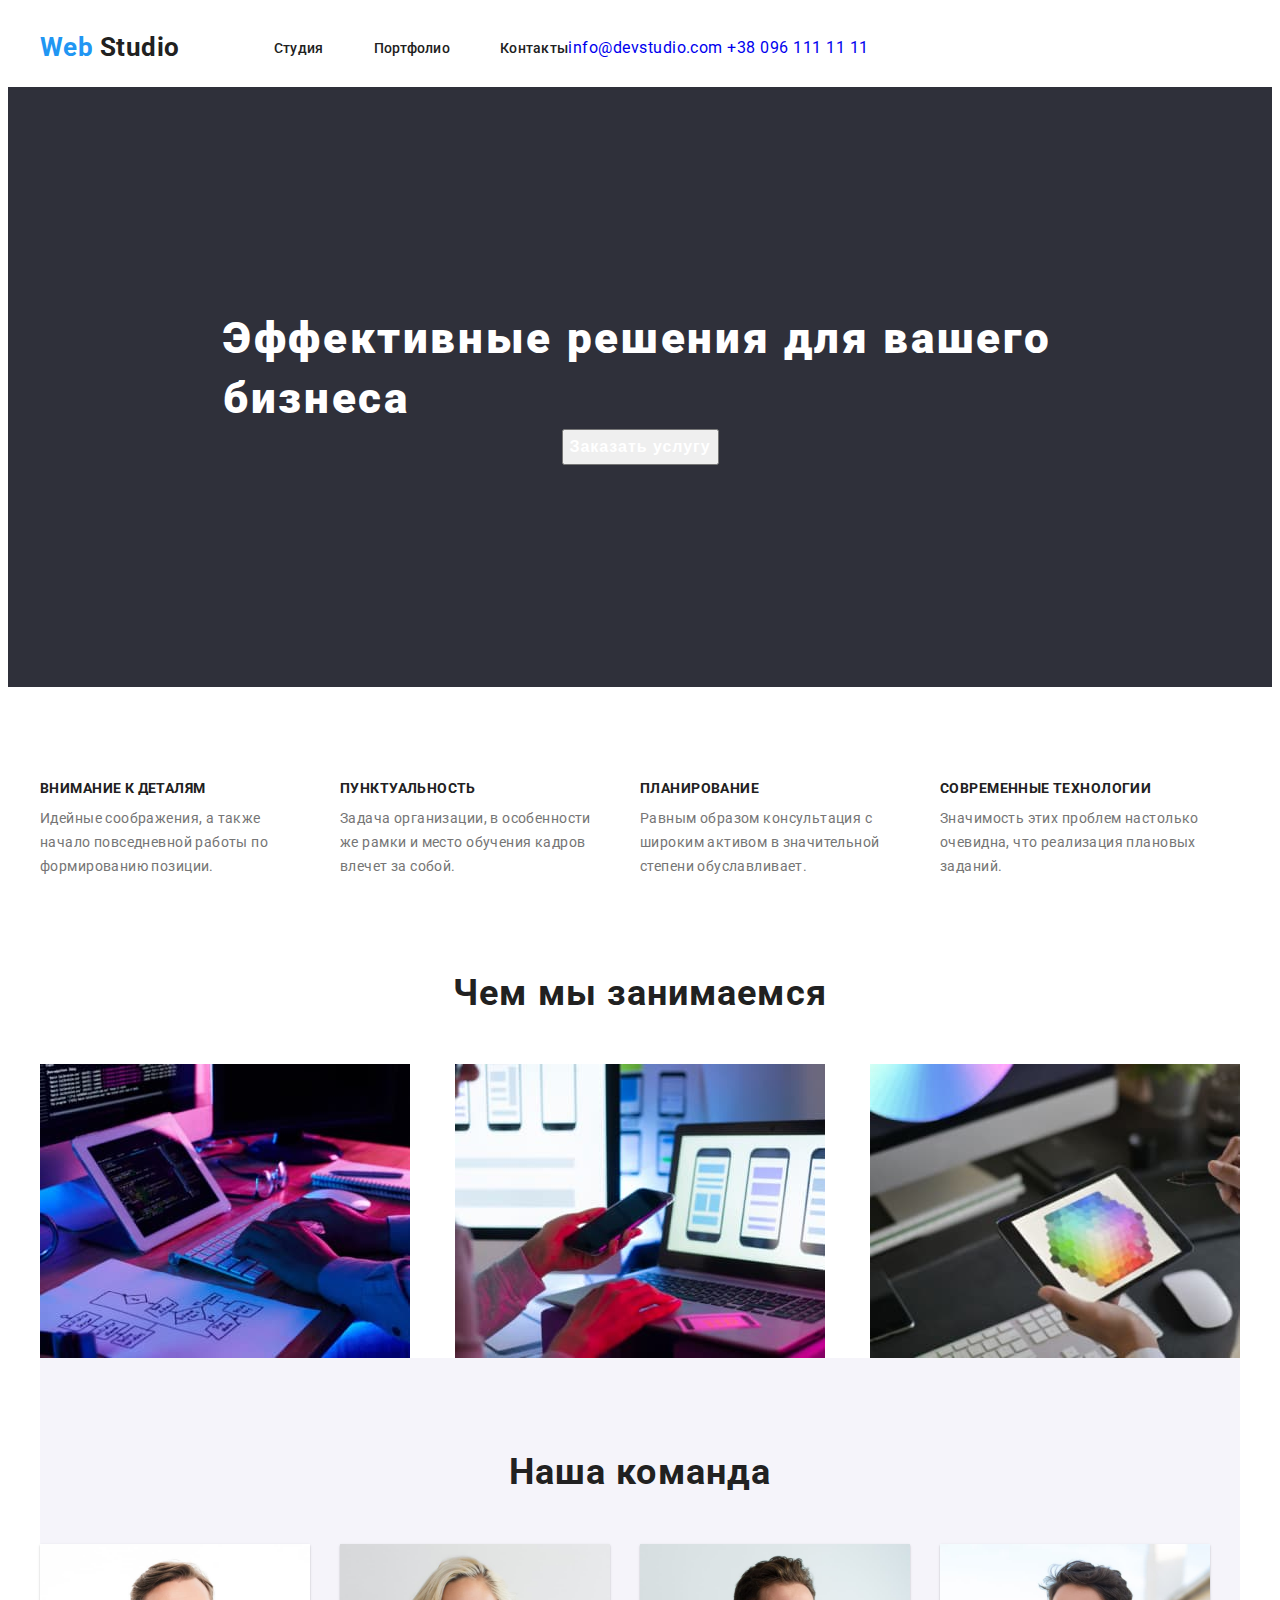
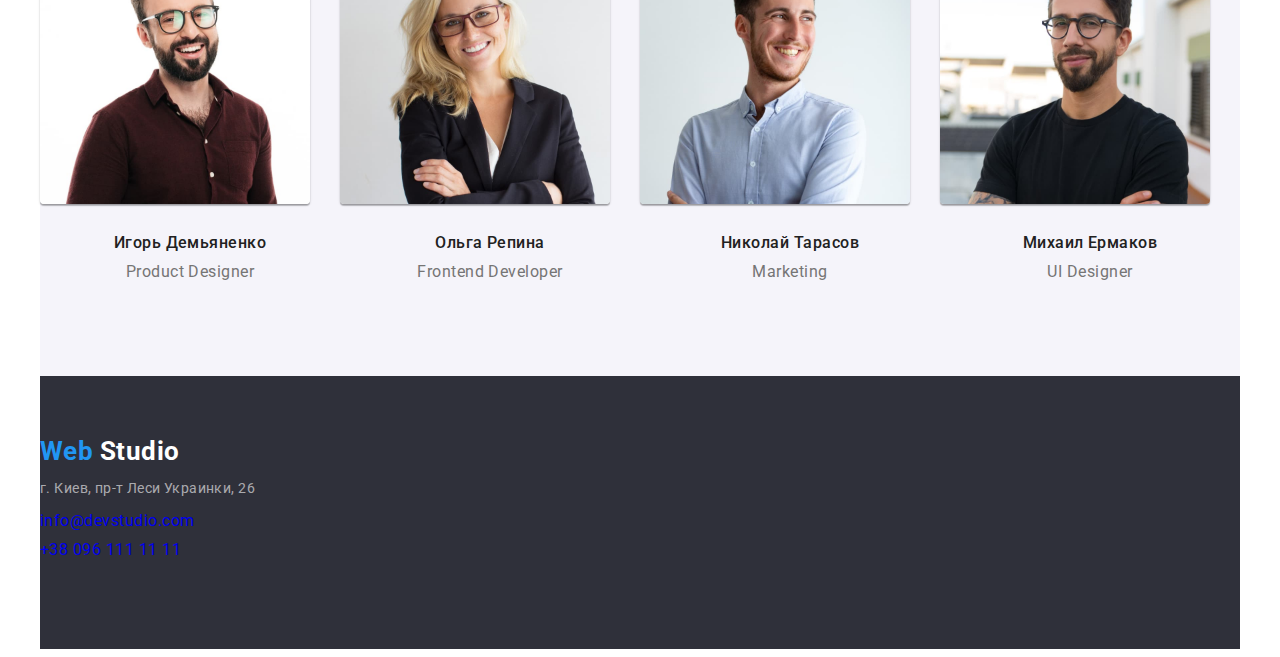
==== commit e4151501: "на всю страницу" ====
--- a/index.html
+++ b/index.html
@@ -16,10 +16,10 @@
    
 </head>
 <body >
-    <header class="heder-page ">
-        <div class=" container hader-container ">
+    <header class="heder-page">
+        <div class="container hader-container">
             <nav class="style-navig-list">
-                <a class="logo " lang="en" href="./index.html" > Web <span class="accent-boton">Studio</span> </a>
+                <a class="logo" lang="en" href="./index.html"> Web <span class="accent-boton">Studio</span> </a>
         
                 <ul class="navig-list">
                     <li class="navig-list-item"><a class="link-list" href="">Студия</a></li>
@@ -27,22 +27,22 @@
                     <li class="navig-list-item"><a class="link-list" href="">Контакты</a></li>
                 </ul>
             </nav>
-            <div class="contakt-list">
-                <a class="contakt contakt-list-item" href="mailto:info@devstudio.com">info@devstudio.com</a>
-                <a class="contakt contakt-list-item" href="tel:+380961111111">+38 096 111 11 11</a>                
+            <div class="contact-list">
+                <a class="contact contact-list-item" href="mailto:info@devstudio.com">info@devstudio.com</a>
+                <a class="contact contact-list-item" href="tel:+380961111111">+38 096 111 11 11</a>                
             </div>
         </div>
     </header>
 
                 <!-- Герой-->
                 <main>
-                    <div class="container">
+                    <div >
                         <section class="section-list">
                                 <!-- Обратить внимание секция на эту секцию-->
-                                <h1 class="section-heder   "  >Эффективные решения для вашего бизнеса  </h1>
+                               <h1 class="section-heder   "  >Эффективные решения для вашего бизнеса  </h1>
                                 <!-- Обратить внимание это кнопка/ подкорректировать ее -->
                                 
-                                <button class="section-baton pointer " type="button">Заказать услугу</button>
+                            <div class="section-batton-container" ><button class="section-batton pointer " type="button">Заказать услугу</button></div>
                                 
                             </section>
                     </div>
@@ -133,8 +133,8 @@
                             <address class="footer-page-adres">г. Киев, пр-т Леси Украинки, 26</address>
                             
                             <ul class="footer-navigation-list">
-                                <li class="logo-navig-mail "> <a class="contakt " href="mailto:info@devstudio.com">info@devstudio.com</a></li>
-                                <li class="logo-navig-tel"><a class="contakt " href="tel:+380961111111">+38 096 111 11 11</a></li>
+                                <li class="logo-navig-mail "> <a class="contact " href="mailto:info@devstudio.com">info@devstudio.com</a></li>
+                                <li class="logo-navig-tel"><a class="contact " href="tel:+380961111111">+38 096 111 11 11</a></li>
                             </ul>
 
                         </footer>
--- a/css/style.css
+++ b/css/style.css
@@ -43,6 +43,7 @@
   text-color: var(--basic-color);
   background-color: var(--primari-white-color);
   letter-spacing: 0.03em;
+  
 }
 
   
@@ -101,25 +102,32 @@
   color: var(--basic-color);
 }
 
-.contakt {
+.contaсt {
   font-weight: 500;
   font-size: 14px;
   line-height: 1.14;
   letter-spacing: 0.02em;
   color: var(--text-color);
 }
-.contakt-list {
+.contaсt-list {
   display: flex;
   align-items: center;
   margin-left: auto;
 }
-.contakt-list-item:not(:last-child) {
+.contaсt-list-item:not(:last-child) {
   margin-right: 50px;
 }
 
 /* ГЕРОЙ */
 .section-list {
   background-color: var(--background-central);
+  justify-content: center;
+  align-items: center;
+  display: flex;
+  flex-direction: column;
+  height: 600px;
+  padding-left: 215px;
+  padding-right: 215px;
 }
 .section-heder {
   font-weight: 900;
@@ -127,31 +135,29 @@
   line-height: 1.36;
   letter-spacing: 0.06em;
   color: var(--primari-white-color);
-  align-items: center;
-  text-align: center;
-  padding-top: 200px;
-  padding-bottom: 280px;
-  margin-left: auto;
+  
+  /* margin-left: auto;
   margin-right: auto;
-  width: 620px;
-}
-.section-baton {
+  */
+}
+.section-batton {
   font-weight: 700;
   font-size: 16px;
   line-height: 1.87;
   letter-spacing: 0.06em;
   color: var(--primari-white-color);
-  background-color: var(--variable-color);
-  display: flex;
-  text-align: center;
-  margin-left: auto;
-  margin-right: auto;
+  text-align: center;
+  /* margin-left: auto;
+  margin-right: auto; */
 }
 
 .pointer :hover,
 :focus {
   cursor: pointer;
   color: var(--variable-color);
+}
+.section-batton-container{
+
 }
 
 /* СЕКЦИЯ 1 */
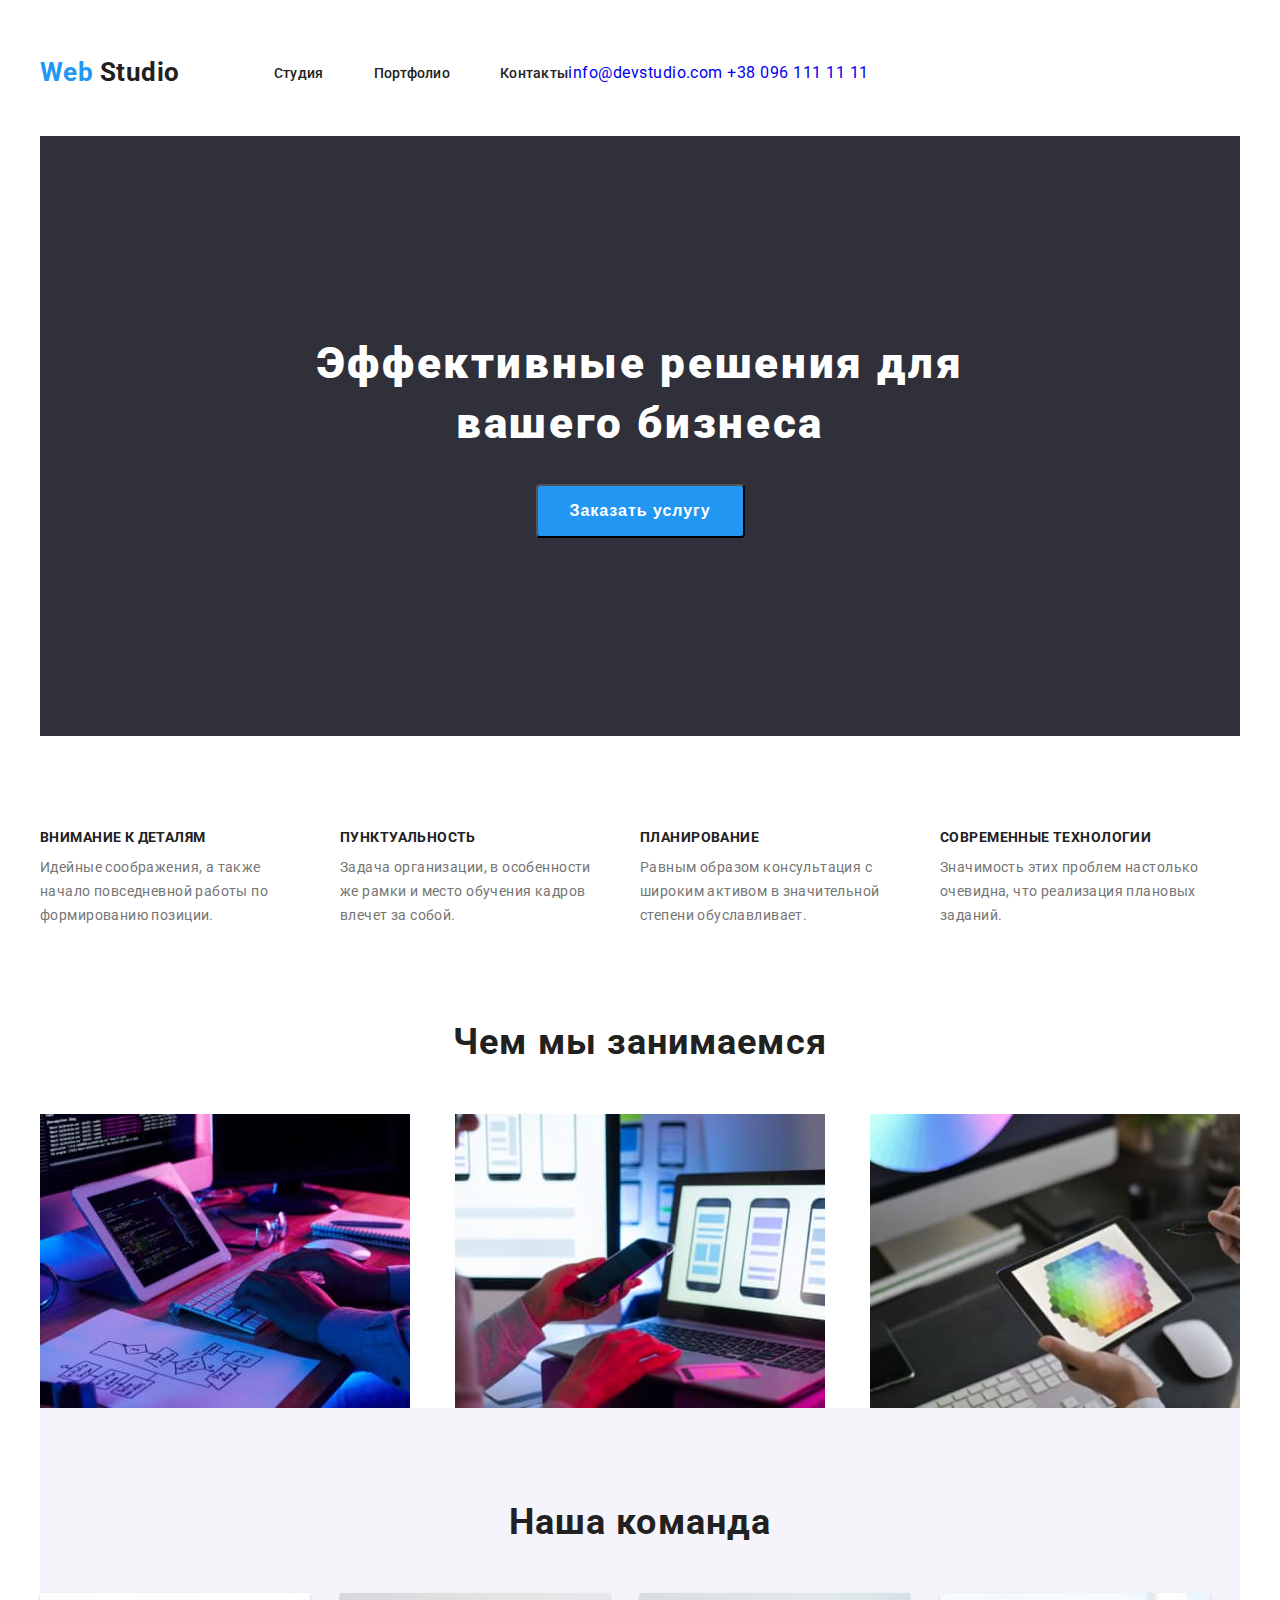
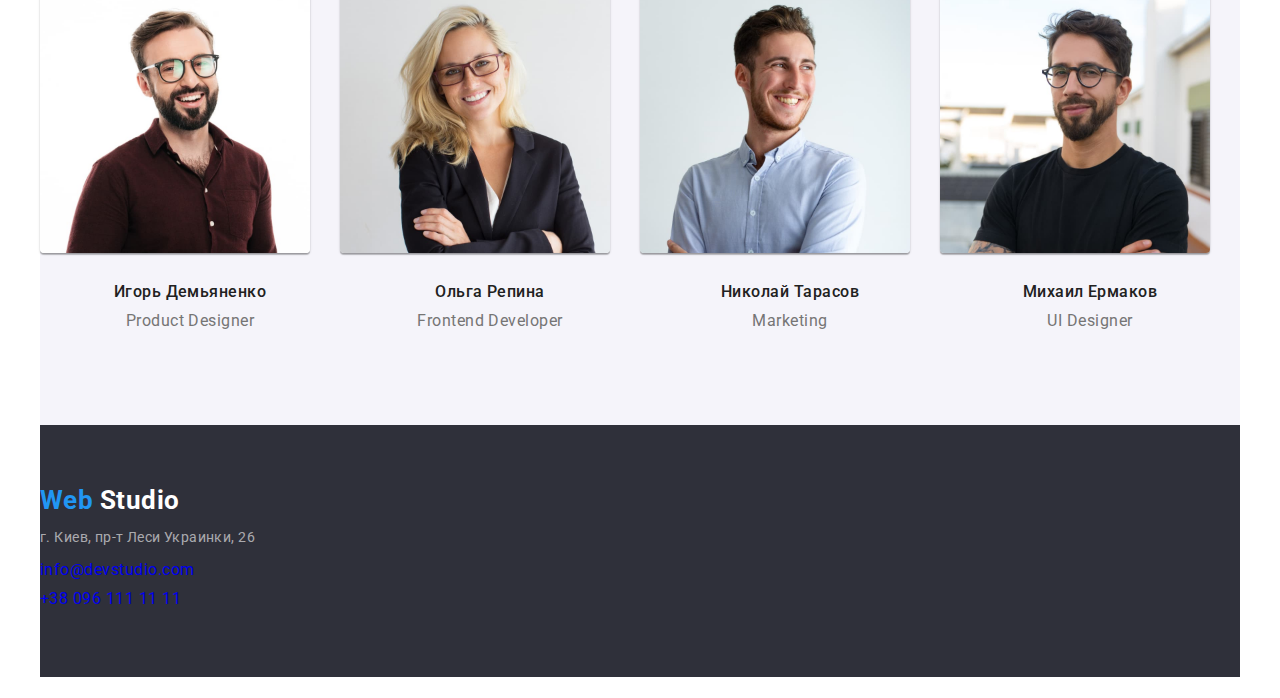
==== commit e30200d7: "Закончил вторую страницу без кнопок" ====
--- a/index.html
+++ b/index.html
@@ -19,7 +19,7 @@
     <header class="heder-page">
         <div class="container hader-container">
             <nav class="style-navig-list">
-                <a class="logo" lang="en" href="./index.html"> Web <span class="accent-boton">Studio</span> </a>
+                <a class="logo" lang="en" href="./index.html"> Web <span class="accent-botton">Studio</span> </a>
         
                 <ul class="navig-list">
                     <li class="navig-list-item"><a class="link-list" href="">Студия</a></li>
@@ -36,13 +36,15 @@
 
                 <!-- Герой-->
                 <main>
-                    <div >
+                    <div class="container">
                         <section class="section-list">
                                 <!-- Обратить внимание секция на эту секцию-->
-                               <h1 class="section-heder   "  >Эффективные решения для вашего бизнеса  </h1>
+                                <h1 class="section-heder" >Эффективные решения для вашего бизнеса  </h1>
                                 <!-- Обратить внимание это кнопка/ подкорректировать ее -->
                                 
-                            <div class="section-batton-container" ><button class="section-batton pointer " type="button">Заказать услугу</button></div>
+                            <div class="section-batton-container" >
+                                <button class="section-batton pointer " type="button">Заказать услугу</button>
+                            </div>
                                 
                             </section>
                     </div>
@@ -127,7 +129,7 @@
                     <div class="container">
                         <footer class="footer-page">
                             <div class="footer-page-logo">
-                                <a class="logo " lang="en" href="./index.html"> Web <span class="accent-boton-footer">Studio</span> </a>
+                                <a class="logo " lang="en" href="./index.html"> Web <span class="accent-botton-footer">Studio</span> </a>
                             </div>
                             
                             <address class="footer-page-adres">г. Киев, пр-т Леси Украинки, 26</address>
--- a/css/style.css
+++ b/css/style.css
@@ -35,12 +35,9 @@
   padding-top: 94px;
   padding-bottom: 94px;
 }
-.accent:hover,
-.acsent:focus {
-}
+
 body {
   font-family: "Roboto", sans-serif;
-  text-color: var(--basic-color);
   background-color: var(--primari-white-color);
   letter-spacing: 0.03em;
   
@@ -59,6 +56,7 @@
 .hader-container {
   display: flex;
   align-items: center;
+  height: 80px;
 }
 
 /* Подсветка ссылок кнопок
@@ -84,7 +82,7 @@
   color: var(--variable-color);
   margin-right: 94px;
 }
-.accent-boton {
+.accent-botton {
   color: var(--basic-color);
 }
 .navig-list {
@@ -112,7 +110,7 @@
 .contaсt-list {
   display: flex;
   align-items: center;
-  margin-left: auto;
+  
 }
 .contaсt-list-item:not(:last-child) {
   margin-right: 50px;
@@ -126,8 +124,7 @@
   display: flex;
   flex-direction: column;
   height: 600px;
-  padding-left: 215px;
-  padding-right: 215px;
+  
 }
 .section-heder {
   font-weight: 900;
@@ -135,11 +132,13 @@
   line-height: 1.36;
   letter-spacing: 0.06em;
   color: var(--primari-white-color);
+  width: 696px;
+  text-align: center;}
   
   /* margin-left: auto;
   margin-right: auto;
   */
-}
+
 .section-batton {
   font-weight: 700;
   font-size: 16px;
@@ -147,6 +146,13 @@
   letter-spacing: 0.06em;
   color: var(--primari-white-color);
   text-align: center;
+  padding-left: 32px;
+  padding-bottom: 10px;
+  padding-right: 32px;
+  padding-top: 10px;
+  background-color: var(--variable-color);
+  border-radius: 4px;
+  
   /* margin-left: auto;
   margin-right: auto; */
 }
@@ -157,6 +163,7 @@
   color: var(--variable-color);
 }
 .section-batton-container{
+  margin-top: 30px;
 
 }
 
@@ -259,11 +266,14 @@
 /* ПОДВАЛ */
 .footer-page {
   background: #2f303a;
+  display: flex;
+  flex-direction: column;
+  height: 252px;
 }
 .footer-page-logo {
   padding-top: 60px;
 }
-.accent-boton-footer {
+.accent-botton-footer {
   color: var(--primari-white-color);
 }
 .footer-page-adres {
@@ -278,9 +288,7 @@
 .logo-navig-tel {
   margin-top: 10px;
 }
-.logo-navig-mail {
-  /* margin-top: 50px; */
-}
+
 .footer-navigation-list {
   margin-top: 10px;
   padding-bottom: 90px;
@@ -288,7 +296,7 @@
 
 /* ==========222222222======== */
 /* Портфолио */
-.section-boton-nav {
+.section-botton-navigation {
   background: #e5e5e5;
 }
 .botton-navigation {
@@ -297,7 +305,7 @@
   display: flex;
   justify-content: center;
   padding-top: 94px;
-  padding-bottom: 50px;
+  
   
 }
 .navig-button-item {
@@ -310,7 +318,7 @@
 }
 
 }
-.botons-stil {
+.bottons-stil {
   color: var(--basic-color);
   font-weight: 500;
   font-size: 16px;
@@ -319,16 +327,22 @@
   padding-top: 6px;
   padding-bottom: 6px;
   padding-right: 20px;
-  padding-left: 20px;
-  text-align: center;
-  display: flex;
-  align-items: center;
+  padding-left: 50px;
+  text-align: center;
   background: #F5F4FA;
   
 }
 .section-img-collection {
-}
-.section-img-list {
+  background: #E5E5E5;
+}
+.team-hader-companies{
+display: flex;
+align-items: center;
+flex-wrap: wrap;
+}
+
+.section-img-list:not(:nth-child(3n)) {
+  margin-right: 30px;
 }
 .section-img-item {
   font-weight: 700;
@@ -336,6 +350,7 @@
   line-height: 2;
   letter-spacing: 0.06em;
   color: var(--basic-color);
+  margin-top: 20px;
 }
 .section-img-text {
   font-weight: 400;
@@ -343,4 +358,9 @@
   line-height: 1.87;
   letter-spacing: 0.03em;
   color: var(--text-color);
-}
+  margin-top: 4px;
+  
+}
+.section-picture-list{
+  margin-top: 50px;
+}
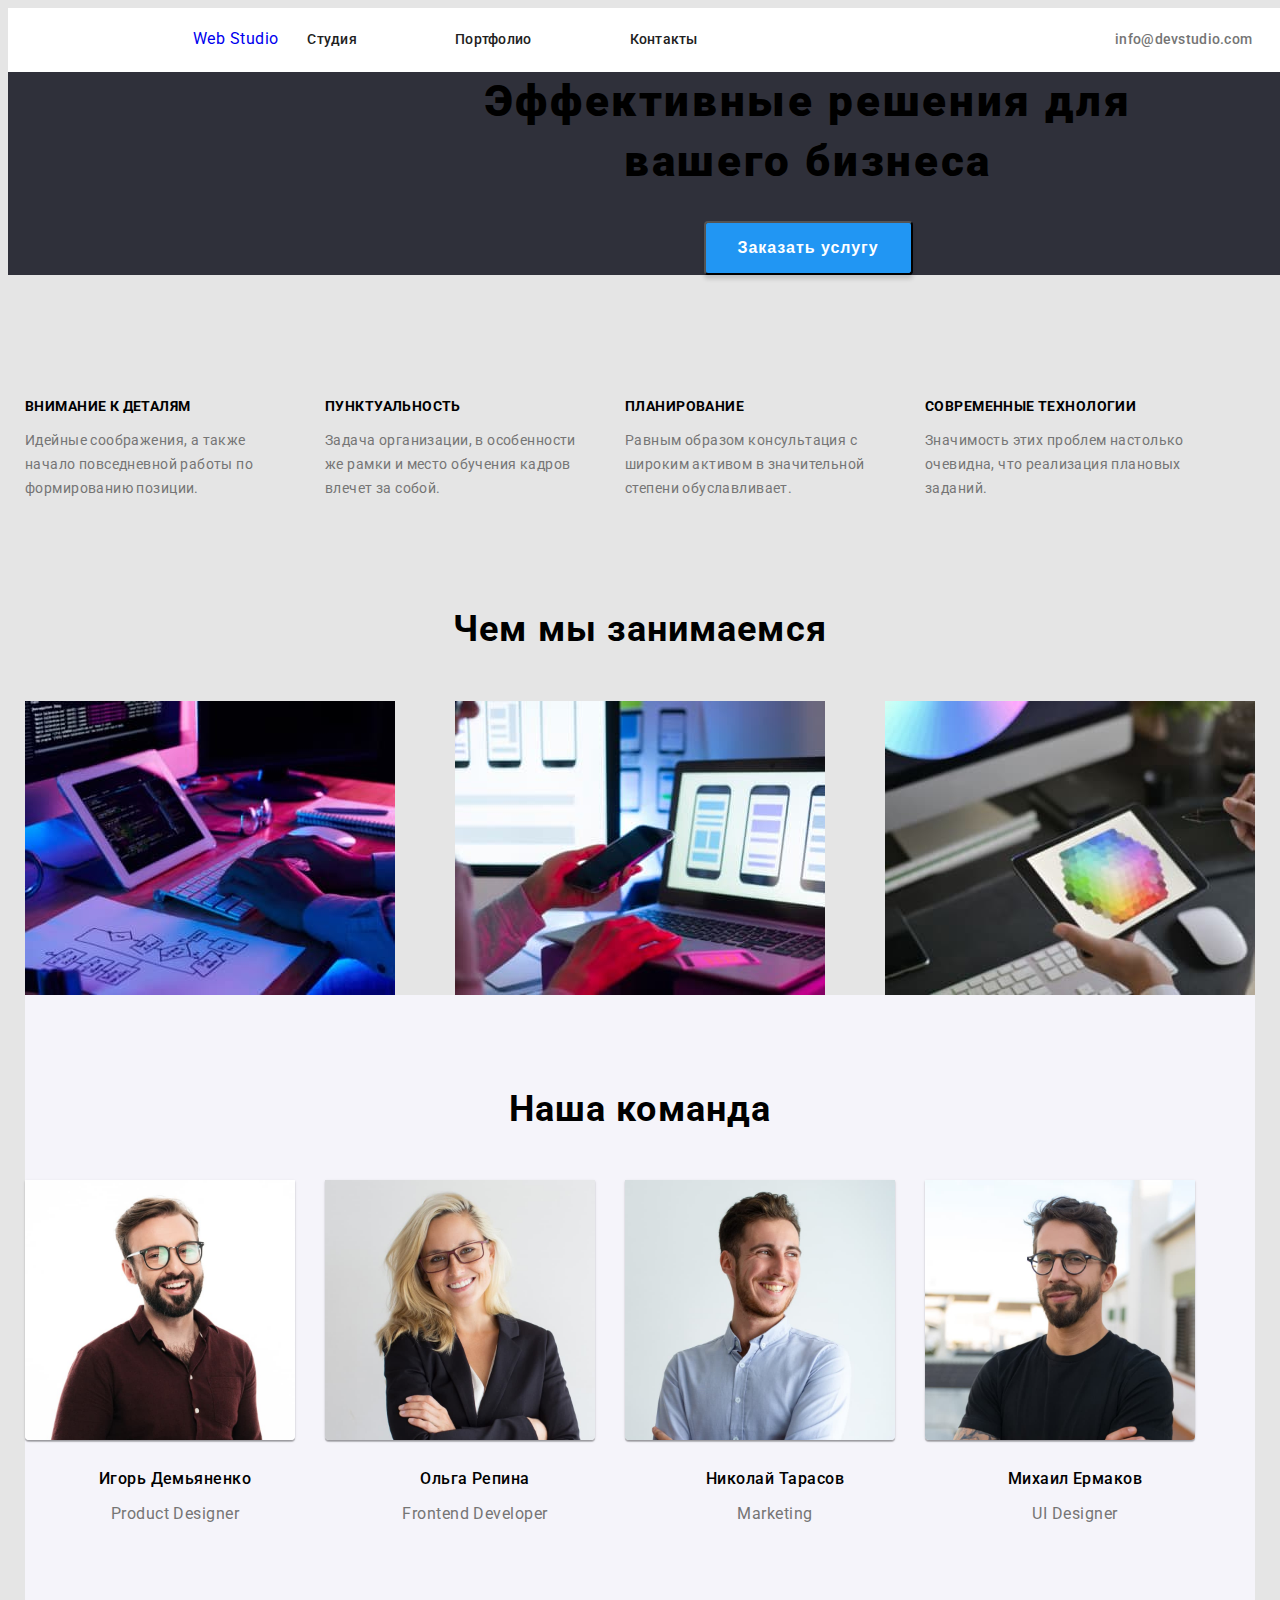
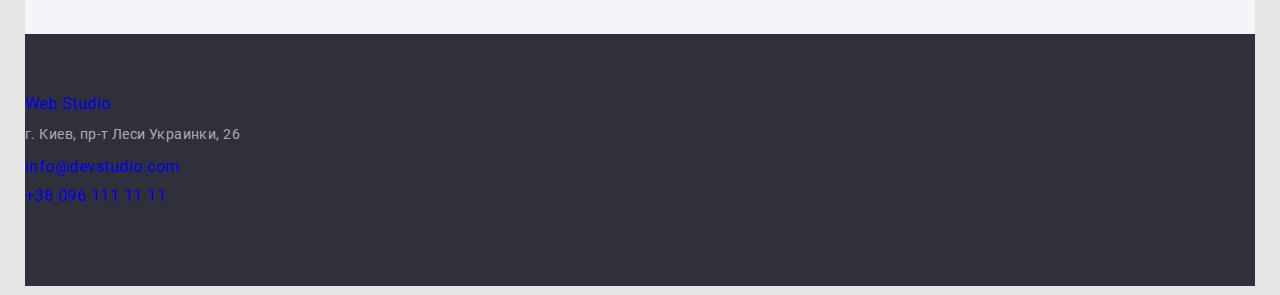
==== commit a0626589: "переделка 22.02" ====
--- a/index.html
+++ b/index.html
@@ -17,33 +17,35 @@
 </head>
 <body >
     <header class="heder-page">
-        <div class="container hader-container">
-            <nav class="style-navig-list">
+        <div class="container main-nav">
+            <nav class="">
                 <a class="logo" lang="en" href="./index.html"> Web <span class="accent-botton">Studio</span> </a>
         
-                <ul class="navig-list">
-                    <li class="navig-list-item"><a class="link-list" href="">Студия</a></li>
-                    <li class="navig-list-item"><a class="link-list" href="./portfolio.html" target="_blank">Портфолио</a></li>
-                    <li class="navig-list-item"><a class="link-list" href="">Контакты</a></li>
+                <ul class="navigation-block">
+                    <li class="navigation-style"><a class="navigation-icons link" href="">Студия</a></li>
+                    <li class="navigation-style"><a class="navigation-icons link" href="./portfolio.html">Портфолио</a></li>
+                    <li class="navigation-style"><a class="navigation-icons link" href="">Контакты</a></li>
                 </ul>
             </nav>
-            <div class="contact-list">
-                <a class="contact contact-list-item" href="mailto:info@devstudio.com">info@devstudio.com</a>
-                <a class="contact contact-list-item" href="tel:+380961111111">+38 096 111 11 11</a>                
+            <div class="communication-contacts-block">
+                
+                    <a class="communication-contacts link navigation-style" href="mailto:info@devstudio.com">info@devstudio.com</a>
+                    <a class="communication-contacts link navigation-style" href="tel:+380961111111">+38 096 111 11 11</a>
+                
             </div>
         </div>
     </header>
 
                 <!-- Герой-->
                 <main>
-                    <div class="container">
-                        <section class="section-list">
+                    <div class="section-list">
+                        <section class=" container section-list-item">
                                 <!-- Обратить внимание секция на эту секцию-->
-                                <h1 class="section-heder" >Эффективные решения для вашего бизнеса  </h1>
+                                <h1 class="section-list-heder" >Эффективные решения для вашего бизнеса  </h1>
                                 <!-- Обратить внимание это кнопка/ подкорректировать ее -->
                                 
                             <div class="section-batton-container" >
-                                <button class="section-batton pointer " type="button">Заказать услугу</button>
+                                <button class="section-batton" type="button">Заказать услугу</button>
                             </div>
                                 
                             </section>
--- a/css/style.css
+++ b/css/style.css
@@ -1,9 +1,11 @@
 :root {
-  --primari-white-color: #ffffff;
+  --character-letter-color: #ffffff;
   --variable-color: #2196f3;
   --text-color: #757575;
-  --basic-color: #212121;
+  --primary-letter-color: #212121;
   --background-central: #2f303a;
+  --section-lighting: #f5f4fa;
+  --content-page-color: #e5e5e5;
 }
 a {
   text-decoration: none;
@@ -17,7 +19,7 @@
 h4,
 p {
   margin-top: 0;
-  margin-bottom: 0;
+  /* margin-bottom: 0; */
 }
 ul,
 ol {
@@ -38,285 +40,275 @@
 
 body {
   font-family: "Roboto", sans-serif;
-  background-color: var(--primari-white-color);
+  background-color: var(--content-page-color);
   letter-spacing: 0.03em;
-  
-}
-
-  
-
-/* ХЕДЕР */
-.heder-page {
-  background: var(--primari-white-color);
-  display: flex;
-  align-items: center;
-  padding-top: 24px;
-  padding-bottom: 24px;
-}
-.hader-container {
-  display: flex;
-  align-items: center;
-  height: 80px;
-}
-
-/* Подсветка ссылок кнопок
-/* .logo-text {
-  color: #212121; */
-
+}
 .container {
-  width: 1200px;
+  width: 1230px;
   padding-left: 15px;
   padding-right: 15px;
   margin-left: auto;
   margin-right: auto;
 }
-.style-navig-list {
+
+/* ХЕДЕР */
+
+/* Подсветка ссылок кнопок
+/* .logo-text {
+  color: #212121; */
+
+.logo {
+}
+.heder-page {
+  width: 1600px;
+  margin: auto;
+
+  background: var(--character-letter-color);
+}
+.main-nav{
   display: flex;
   align-items: center;
 }
-
-.logo {
-  font-weight: 700;
-  font-size: 26px;
-  line-height: 1.19;
-  color: var(--variable-color);
-  margin-right: 94px;
-}
-.accent-botton {
-  color: var(--basic-color);
-}
-.navig-list {
-  display: flex;
-  align-items: center;
-}
-.navig-list-item:not(:last-child) {
+.navigation-block {
+  /* border: 5px solid tomato; */
+  display: inline-flex;
+}
+.navigation-style:not(:last-child)
+{
+  /* background-color:tomato; */
   margin-right: 50px;
-}
-.link-list {
+    
+}
+
+.navigation-icons {
   font-weight: 500;
   font-size: 14px;
   line-height: 1.14;
   letter-spacing: 0.02em;
-  color: var(--basic-color);
-}
-
-.contaсt {
+
+  color: var(--primary-letter-color);
+  display: block;
+  padding: 24px;
+}
+.link:hover,
+.link:focus{
+  color: var(--variable-color);
+}
+
+.communication-contacts-block {
+  /* border: 5px solid tomato; */
+  display: flex;
+  margin-left: auto;
+}
+.communication-contacts {
   font-weight: 500;
   font-size: 14px;
   line-height: 1.14;
   letter-spacing: 0.02em;
   color: var(--text-color);
 }
-.contaсt-list {
-  display: flex;
-  align-items: center;
-  
-}
-.contaсt-list-item:not(:last-child) {
-  margin-right: 50px;
-}
 
 /* ГЕРОЙ */
 .section-list {
   background-color: var(--background-central);
-  justify-content: center;
-  align-items: center;
-  display: flex;
-  flex-direction: column;
-  height: 600px;
-  
-}
-.section-heder {
+  width: 1600px;
+  margin: auto;
+}
+.section-list-item{
+  text-align: center;
+  padding: auto;
+}
+
+.section-list-heder {
   font-weight: 900;
   font-size: 44px;
   line-height: 1.36;
   letter-spacing: 0.06em;
-  color: var(--primari-white-color);
-  width: 696px;
-  text-align: center;}
-  
+
+  color:var(--character-letter-color)
+  margin-bottom: 30px;
+
+  max-width: 696px;
+  margin-left: auto;
+  margin-right: auto;
+}
+
   /* margin-left: auto;
   margin-right: auto;
   */
 
-.section-batton {
-  font-weight: 700;
-  font-size: 16px;
-  line-height: 1.87;
-  letter-spacing: 0.06em;
-  color: var(--primari-white-color);
-  text-align: center;
-  padding-left: 32px;
-  padding-bottom: 10px;
-  padding-right: 32px;
-  padding-top: 10px;
-  background-color: var(--variable-color);
-  border-radius: 4px;
-  
-  /* margin-left: auto;
-  margin-right: auto; */
-}
-
-.pointer :hover,
-:focus {
-  cursor: pointer;
-  color: var(--variable-color);
-}
-.section-batton-container{
-  margin-top: 30px;
-
-}
-
-/* СЕКЦИЯ 1 */
-.section-main-first {
-  background-color: var(--primari-white-color);
-}
-/* СПРЯТАТЬ ТЕКСТ */
-.section-hide {
-  display: none;
-}
-.main-first-description {
-  align-items: center;
-  display: flex;
-  margin-top: 94;
-}
-.navig-cection-one :not(:last-child) {
-  margin-right: 30px;
-}
-
-.section-main-heder {
-  font-weight: 700;
-  font-size: 14px;
-  line-height: 1.14;
-  letter-spacing: 0.03em;
-  text-transform: uppercase;
-  color: var(--basic-color);
-  width: 270px;
-}
-
-.section-text {
-  font-weight: 400;
-  font-size: 14px;
-  line-height: 1.71;
-  letter-spacing: 0.03em;
-  color: var(--text-color);
-  margin-top: 10px;
-  width: 270px;
-}
-.section-picture {
-  background-color: var(--primari-white-color);
-}
-.section-picture-img {
-  align-items: center;
-  display: flex;
-  justify-content: space-between;
-  flex-wrap: wrap;
-}
-
-/* 1-2 секции характеристики заголовка */
-.section-main-picture,
-.team-hader {
-  font-weight: 700;
-  font-size: 36px;
-  line-height: 1.16;
-  letter-spacing: 0.03em;
-  color: var(--basic-color);
-  margin-left: auto;
-  margin-right: auto;
-  margin-bottom: 50px;
-  text-align: center;
-}
-/* <!-- Секция 2--> */
-.section-team {
-  background: #f5f4fa;
-}
-.team-hader-employees {
-  align-items: center;
-  display: flex;
-  text-align: center;
-}
-.employees-card {
-  margin-right: 30px;
-  border-bottom-left-radius: 4px;
-  border-bottom-right-radius: 4px;
-  box-shadow: 0px 1px 3px rgba(0, 0, 0, 0.12), 0px 1px 1px rgba(0, 0, 0, 0.14),
-    0px 2px 1px rgba(0, 0, 0, 0.2);
-}
-/* :not(:nth-child(3n)) :not(:nth-last-child(-n + 3)) */
-/* margin-bottom: 30px; */
-/* margin-right: 30px; */
-
-.team-hader-list {
-  font-weight: 500;
-  font-size: 16px;
-  line-height: 1.18;
-  letter-spacing: 0.03em;
-  color: var(--basic-color);
-  margin-top: 30px;
-}
-.team-hader-text {
-  font-weight: 400;
-  font-size: 16px;
-  line-height: 1.18;
-  letter-spacing: 0.03em;
-  color: var(--text-color);
-  margin-top: 10px;
-}
-
-/* ПОДВАЛ */
-.footer-page {
-  background: #2f303a;
-  display: flex;
-  flex-direction: column;
-  height: 252px;
-}
-.footer-page-logo {
-  padding-top: 60px;
-}
-.accent-botton-footer {
-  color: var(--primari-white-color);
-}
-.footer-page-adres {
-  font-family: "Roboto", sans-serif;
-  font-weight: 400;
-  font-size: 14px;
-  line-height: 1.71;
-  letter-spacing: 0.03em;
-  color: rgba(255, 255, 255, 0.6);
-  margin-top: 10px;
-}
-.logo-navig-tel {
-  margin-top: 10px;
-}
-
-.footer-navigation-list {
-  margin-top: 10px;
-  padding-bottom: 90px;
-}
-
-/* ==========222222222======== */
-/* Портфолио */
-.section-botton-navigation {
-  background: #e5e5e5;
-}
-.botton-navigation {
-  text-align: center;
-  align-items: center;
-  display: flex;
-  justify-content: center;
-  padding-top: 94px;
+  .section-batton {
+    font-weight: 700;
+    font-size: 16px;
+    line-height: 1.87;
+    letter-spacing: 0.06em;
+
+    display: inline-block;
+    padding: 10px 32px;
+    background: #2196F3;
+    box-shadow: 0px 4px 4px rgb(0 0 0 / 15%);
+    border-radius: 4px;
+    color: #ffffff;
   
   
-}
-.navig-button-item {
-  margin-right: 8px;
-  border-bottom-left-radius: 4px;
-  border-bottom-right-radius: 4px;
-  border-top-left-radius: 4px;
-  border-top-right-radius: 4px;
+    }
+
+    /* margin-left: auto;
+  margin-right: auto; */
+ 
+
   
-}
-
+
+  .section-batton-container {
+    margin-bottom:30px;
+  }
+
+  /* СЕКЦИЯ 1 */
+  .section-main-first {
+    background-color: var(--primari-white-color);
+  }
+  /* СПРЯТАТЬ ТЕКСТ */
+  .section-hide {
+    display: none;
+  }
+  .main-first-description {
+    align-items: center;
+    display: flex;
+    margin-top: 94;
+  }
+  .navig-cection-one :not(:last-child) {
+    margin-right: 30px;
+  }
+
+  .section-main-heder {
+    font-weight: 700;
+    font-size: 14px;
+    line-height: 1.14;
+    letter-spacing: 0.03em;
+    text-transform: uppercase;
+    color: var(--basic-color);
+    width: 270px;
+  }
+
+  .section-text {
+    font-weight: 400;
+    font-size: 14px;
+    line-height: 1.71;
+    letter-spacing: 0.03em;
+    color: var(--text-color);
+    margin-top: 10px;
+    width: 270px;
+  }
+  .section-picture {
+    background-color: var(--primari-white-color);
+  }
+  .section-picture-img {
+    align-items: center;
+    display: flex;
+    justify-content: space-between;
+    flex-wrap: wrap;
+  }
+
+  /* 1-2 секции характеристики заголовка */
+  .section-main-picture,
+  .team-hader {
+    font-weight: 700;
+    font-size: 36px;
+    line-height: 1.16;
+    letter-spacing: 0.03em;
+    color: var(--basic-color);
+    margin-left: auto;
+    margin-right: auto;
+    margin-bottom: 50px;
+    text-align: center;
+  }
+  /* <!-- Секция 2--> */
+  .section-team {
+    background: #f5f4fa;
+  }
+  .team-hader-employees {
+    align-items: center;
+    display: flex;
+    text-align: center;
+  }
+  .employees-card {
+    margin-right: 30px;
+    border-bottom-left-radius: 4px;
+    border-bottom-right-radius: 4px;
+    box-shadow: 0px 1px 3px rgba(0, 0, 0, 0.12), 0px 1px 1px rgba(0, 0, 0, 0.14),
+      0px 2px 1px rgba(0, 0, 0, 0.2);
+  }
+  /* :not(:nth-child(3n)) :not(:nth-last-child(-n + 3)) */
+  /* margin-bottom: 30px; */
+  /* margin-right: 30px; */
+
+  .team-hader-list {
+    font-weight: 500;
+    font-size: 16px;
+    line-height: 1.18;
+    letter-spacing: 0.03em;
+    color: var(--basic-color);
+    margin-top: 30px;
+  }
+  .team-hader-text {
+    font-weight: 400;
+    font-size: 16px;
+    line-height: 1.18;
+    letter-spacing: 0.03em;
+    color: var(--text-color);
+    margin-top: 10px;
+  }
+
+  /* ПОДВАЛ */
+  .footer-page {
+    background: #2f303a;
+    display: flex;
+    flex-direction: column;
+    height: 252px;
+  }
+  .footer-page-logo {
+    padding-top: 60px;
+  }
+  .accent-botton-footer {
+    color: var(--primari-white-color);
+  }
+  .footer-page-adres {
+    font-family: "Roboto", sans-serif;
+    font-weight: 400;
+    font-size: 14px;
+    line-height: 1.71;
+    letter-spacing: 0.03em;
+    color: rgba(255, 255, 255, 0.6);
+    margin-top: 10px;
+  }
+  .logo-navig-tel {
+    margin-top: 10px;
+  }
+
+  .footer-navigation-list {
+    margin-top: 10px;
+    padding-bottom: 90px;
+  }
+
+  /* ==========222222222======== */
+  /* Портфолио */
+  .section-botton-navigation {
+    background: #e5e5e5;
+  }
+  .botton-navigation {
+    text-align: center;
+    align-items: center;
+    display: flex;
+    justify-content: center;
+    padding-top: 94px;
+  }
+  .navig-button-item {
+    margin-right: 8px;
+    border-bottom-left-radius: 4px;
+    border-bottom-right-radius: 4px;
+    border-top-left-radius: 4px;
+    border-top-right-radius: 4px;
+  }
 }
 .bottons-stil {
   color: var(--basic-color);
@@ -329,16 +321,15 @@
   padding-right: 20px;
   padding-left: 50px;
   text-align: center;
-  background: #F5F4FA;
-  
+  background: #f5f4fa;
 }
 .section-img-collection {
-  background: #E5E5E5;
-}
-.team-hader-companies{
-display: flex;
-align-items: center;
-flex-wrap: wrap;
+  background: #e5e5e5;
+}
+.team-hader-companies {
+  display: flex;
+  align-items: center;
+  flex-wrap: wrap;
 }
 
 .section-img-list:not(:nth-child(3n)) {
@@ -359,8 +350,7 @@
   letter-spacing: 0.03em;
   color: var(--text-color);
   margin-top: 4px;
-  
-}
-.section-picture-list{
+}
+.section-picture-list {
   margin-top: 50px;
 }
